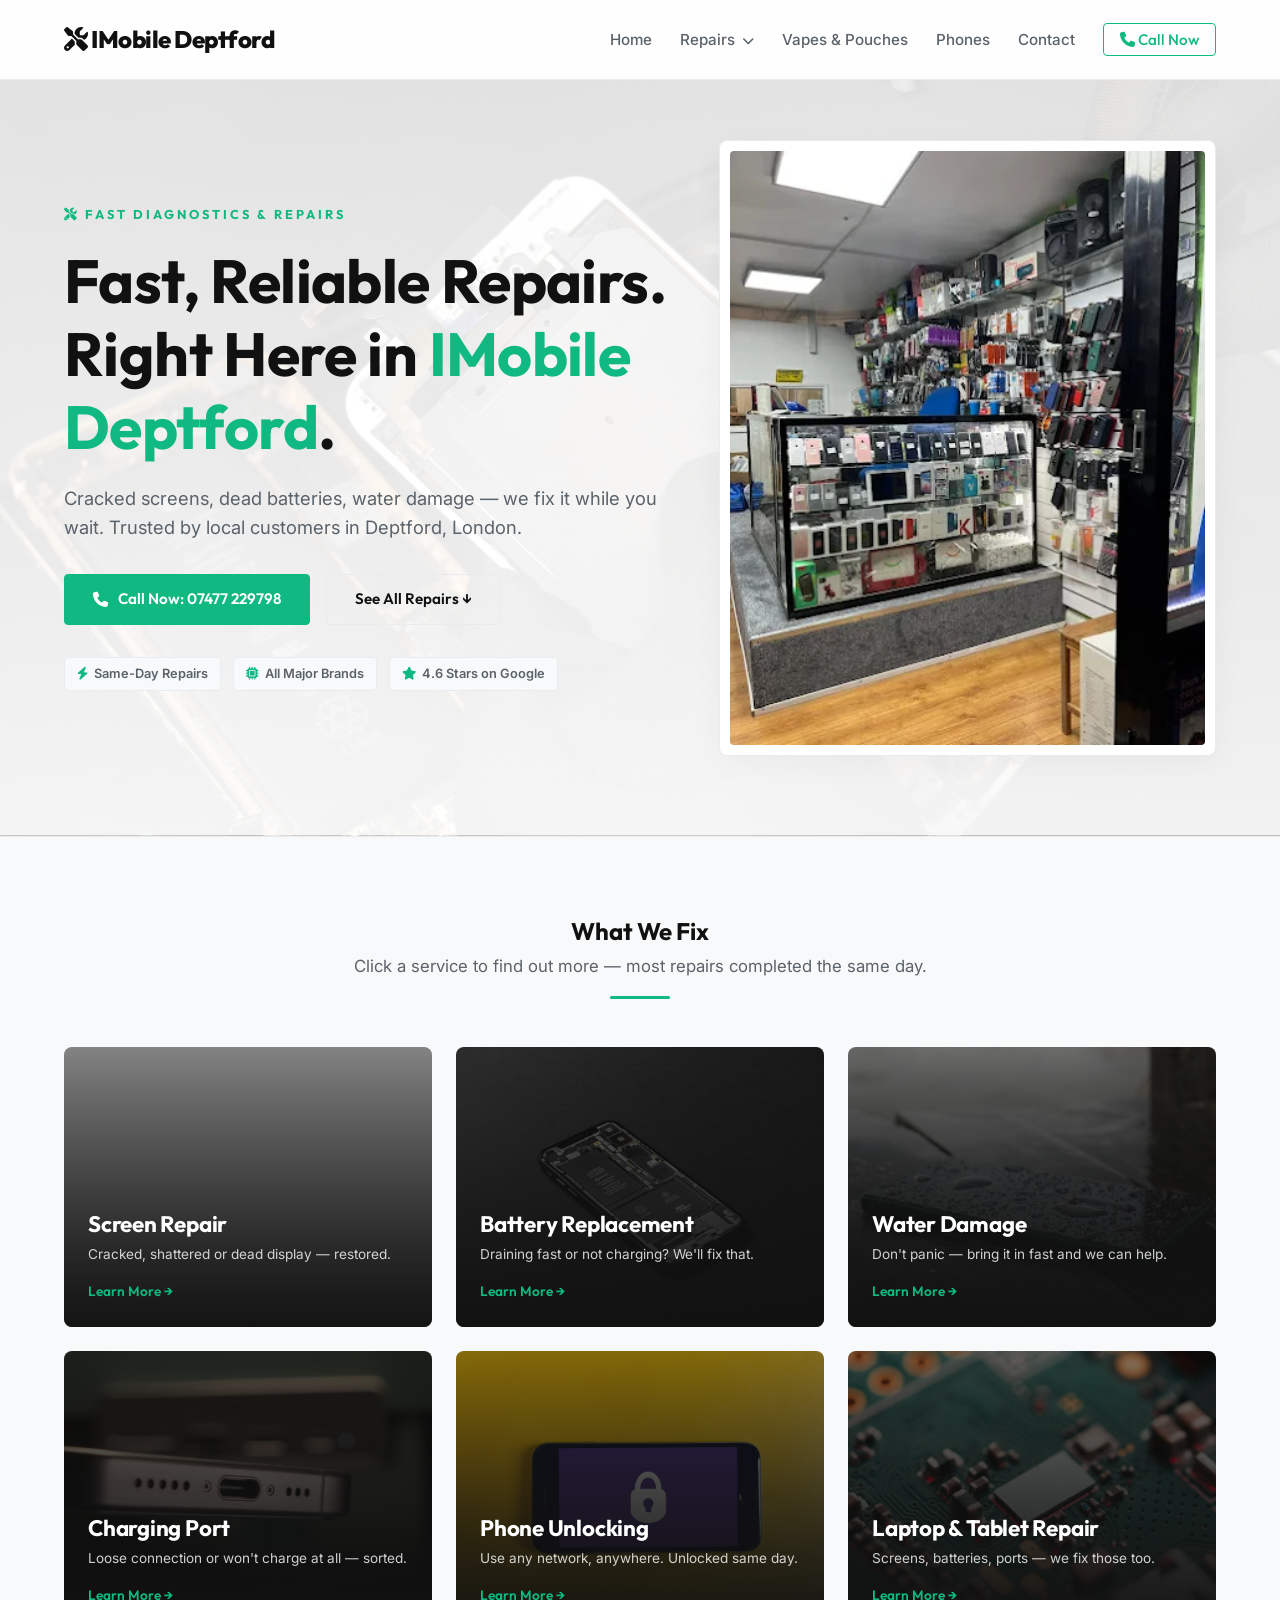
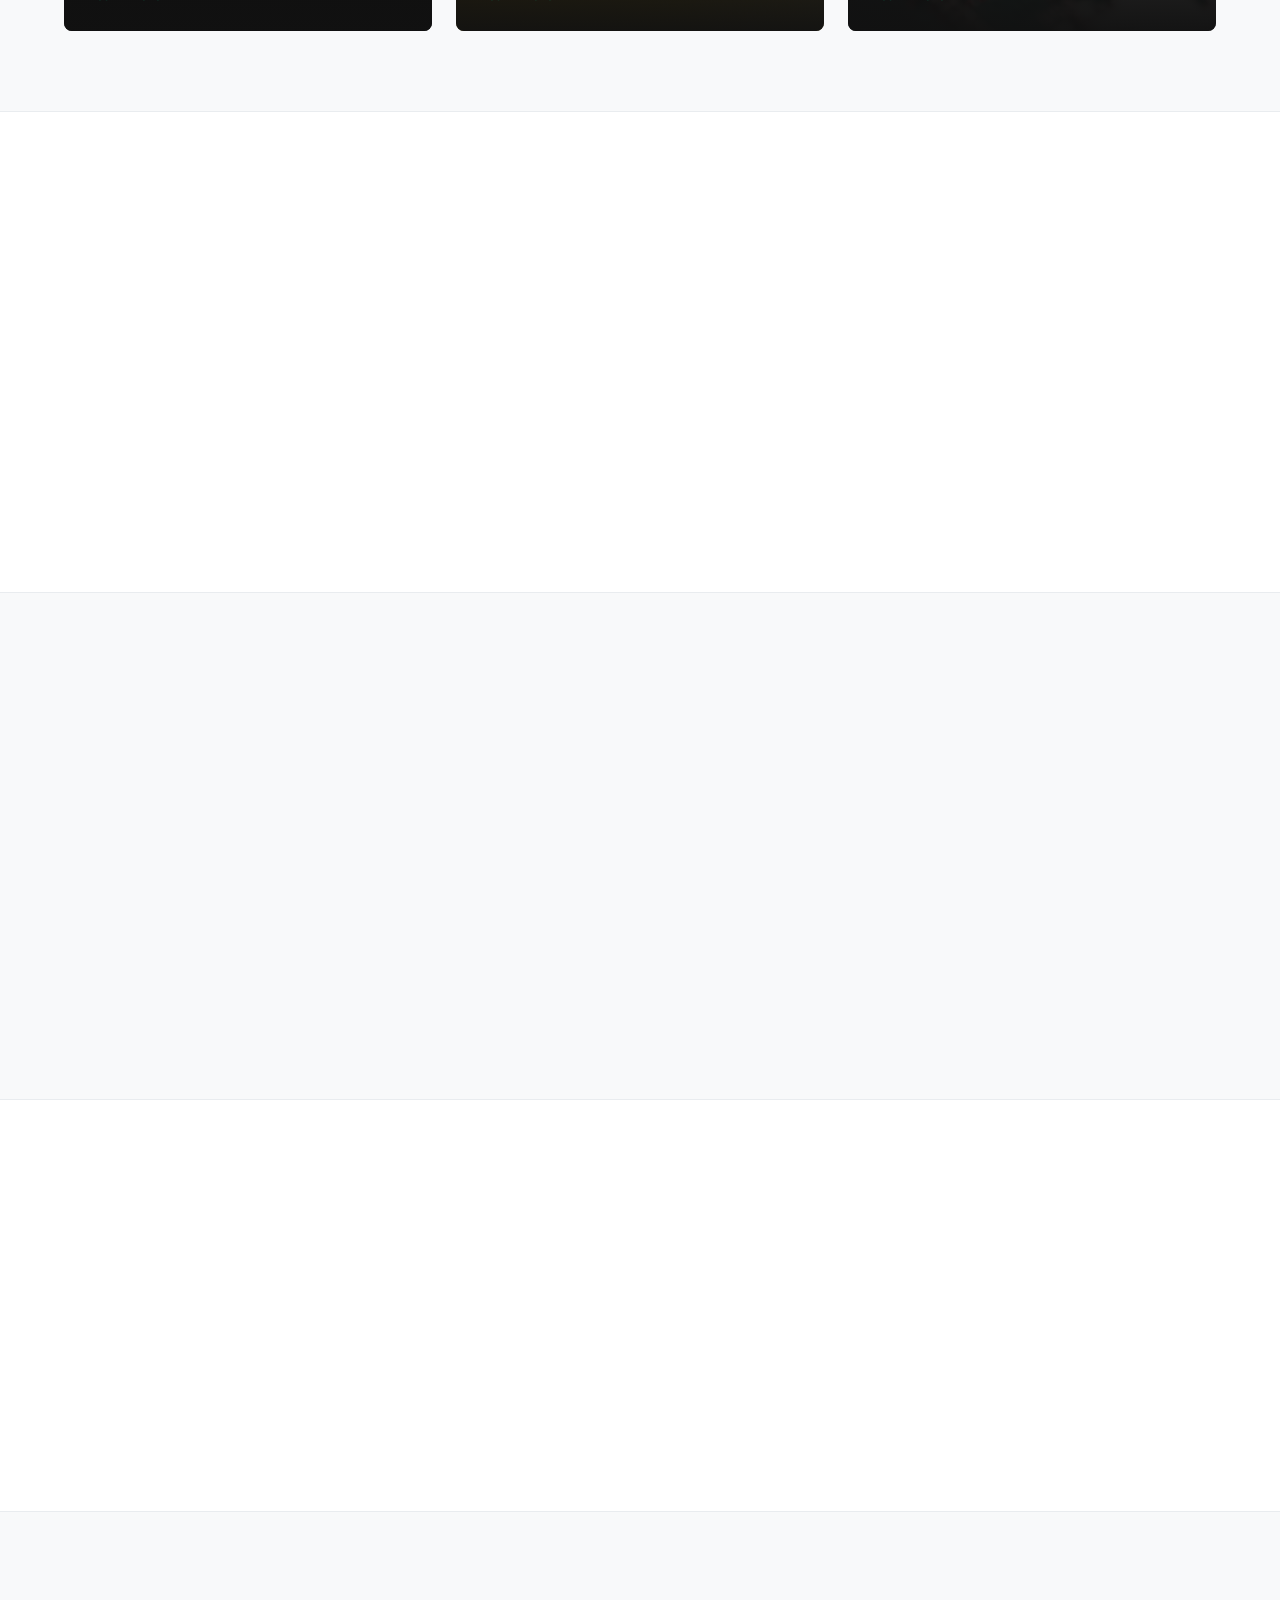
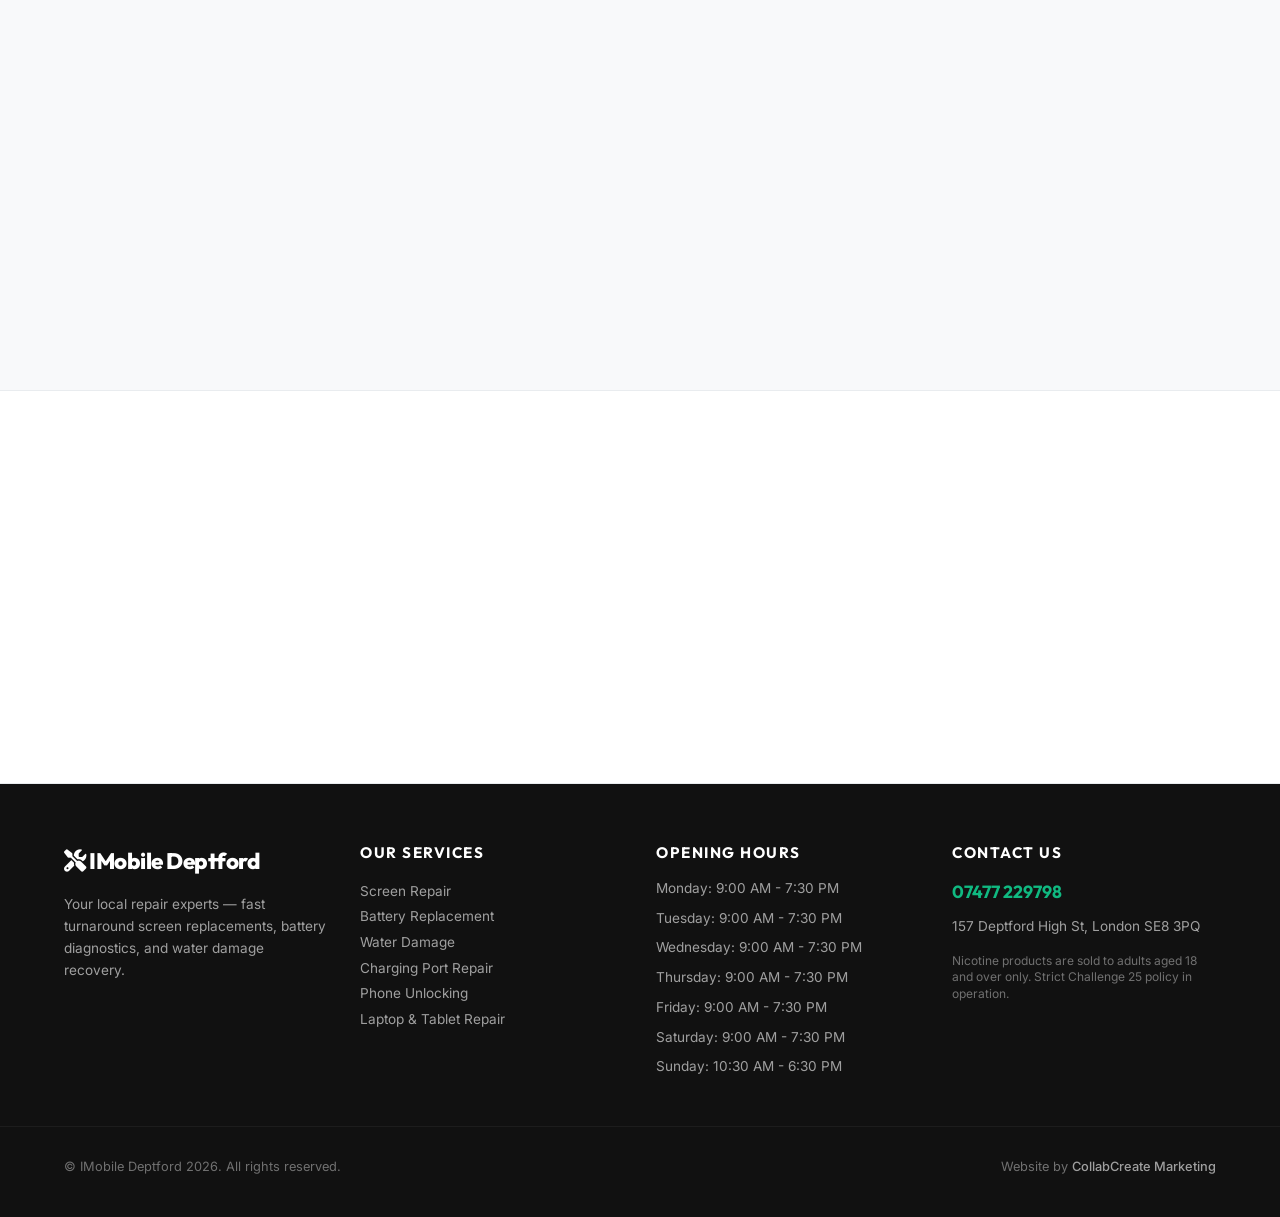
==== index.html @ 7453704c "Deploy premium responsive outreach site" ====
<!DOCTYPE html>
<html lang="en">
<head>
    <meta charset="UTF-8">
    <meta name="viewport" content="width=device-width, initial-scale=1.0">
    <title>Home | IMobile Deptford Deptford, London</title>
    <link rel="stylesheet" href="styles.css">
    <link href="https://fonts.googleapis.com/css2?family=Inter:wght@300;400;500;600;700&family=Outfit:wght@400;500;600;700;800&display=swap" rel="stylesheet">
    <link rel="stylesheet" href="https://cdnjs.cloudflare.com/ajax/libs/font-awesome/6.4.0/css/all.min.css">
    
    <!-- Open Graph Metadata -->
    <meta property="og:title" content="Home | IMobile Deptford Deptford, London">
    <meta property="og:description" content="Fast, premium screen repairs, battery replacements, water damage recovery, vapes, pouches, and refurbished phones in Deptford, London.">
    <meta property="og:image" content="https://mowleed2000.github.io/imobile-deptford/storefront.webp">
    <meta property="og:url" content="https://mowleed2000.github.io/imobile-deptford/index.html">
    <meta property="og:type" content="website">

    <!-- Microsoft Clarity Tracking Code -->
    <script type="text/javascript">
        (function(c,l,a,r,i,t,y){
            c[a]=c[a]||function(){(c[a].q=c[a].q||[]).push(arguments)};
            t=l.createElement(r);t.async=1;t.src="https://www.clarity.ms/tag/"+i;
            y=l.getElementsByTagName(r)[0];y.parentNode.insertBefore(t,y);
        })(window, document, "clarity", "script", "x1smlah9oa");
    </script>
</head>
<body>

    <nav class="navbar">
        <div class="container nav-container">
            <a href="index.html" class="logo"><i class="fa-solid fa-screwdriver-wrench"></i> IMobile Deptford</a>
            <ul class="nav-links" id="navLinks">
                <li><a href="index.html">Home</a></li>
                <li class="dropdown">
                    <a href="#" class="dropdown-trigger">Repairs <i class="fa-solid fa-chevron-down" style="font-size:0.75rem; margin-left:3px;"></i></a>
                    <ul class="dropdown-menu">
                        <li><a href="screen-repair.html">Screen Repair</a></li>
                        <li><a href="battery-replacement.html">Battery Replacement</a></li>
                        <li><a href="water-damage.html">Water Damage</a></li>
                        <li><a href="charging-port.html">Charging Port Repair</a></li>
                        <li><a href="phone-unlocking.html">Phone Unlocking</a></li>
                        <li><a href="laptop-tablet.html">Laptop &amp; Tablet Repair</a></li>
                    </ul>
                </li>
                <li><a href="vapes-pouches.html">Vapes &amp; Pouches</a></li>
                <li><a href="phones-in-store.html">Phones</a></li>
                <li><a href="contact.html">Contact</a></li>
                <li><a href="tel:07477229798" class="btn-nav-cta"><i class="fa-solid fa-phone"></i> Call Now</a></li>
            </ul>
            <div class="hamburger" id="hamburger"><i class="fa-solid fa-bars"></i></div>
        </div>
    </nav>

    <!-- Hero Section -->
    <section class="hero" style="background-image: linear-gradient(rgba(255, 255, 255, 0.85), rgba(255, 255, 255, 0.95)), url('repair-hero.jpg');">
        <div class="container hero-grid">
            <div class="hero-content reveal">
                <span class="eyebrow"><i class="fa-solid fa-screwdriver-wrench"></i> Fast Diagnostics &amp; Repairs</span>
                <h1>Fast, Reliable Repairs. <br>Right Here in <span class="primary-text">IMobile Deptford</span>.</h1>
                <p class="hero-tagline">Cracked screens, dead batteries, water damage — we fix it while you wait. Trusted by local customers in Deptford, London.</p>
                <div class="hero-btns">
                    <a href="tel:07477229798" class="btn btn-primary"><i class="fa-solid fa-phone"></i> Call Now: 07477 229798</a>
                    <a href="#services" class="btn btn-outline">See All Repairs &darr;</a>
                </div>
                <div class="walk-ins-tag">
                    <span class="badge"><i class="fa-solid fa-bolt"></i> Same-Day Repairs</span>
                    <span class="badge"><i class="fa-solid fa-microchip"></i> All Major Brands</span>
                    <span class="badge"><i class="fa-solid fa-star"></i> 4.6 Stars on Google</span>
                </div>
            </div>
            <div class="hero-image-wrapper reveal">
                <div class="hero-image-frame" onclick="openLightbox('storefront.webp', 'IMobile Deptford storefront in Deptford, London')">
                    <img src="storefront.webp" alt="IMobile Deptford Storefront" class="hero-image">
                    <div class="frame-overlay">
                        <i class="fa-solid fa-magnifying-glass-plus"></i>
                        <span>View Storefront</span>
                    </div>
                </div>
            </div>
        </div>
    </section>

    <!-- Services Section -->
    <section class="services" id="services">
        <div class="container">
            <div class="section-header text-center reveal">
                <h2>What We Fix</h2>
                <p class="subheading">Click a service to find out more — most repairs completed the same day.</p>
                <div class="accent-divider"></div>
            </div>
            <div class="services-grid reveal">
                <!-- Screen Repair -->
                <a href="screen-repair.html" class="service-card-link">
                    <div class="service-card" style="background-image: linear-gradient(rgba(17, 17, 17, 0.45), rgba(17, 17, 17, 0.75)), url('cracked-screen.jpg');">
                        <div class="card-content">
                            <h3>Screen Repair</h3>
                            <p>Cracked, shattered or dead display — restored.</p>
                            <span class="learn-more">Learn More &rarr;</span>
                        </div>
                    </div>
                </a>
                <!-- Battery Replacement -->
                <a href="battery-replacement.html" class="service-card-link">
                    <div class="service-card" style="background-image: linear-gradient(rgba(17, 17, 17, 0.45), rgba(17, 17, 17, 0.75)), url('battery-repair.jpg');">
                        <div class="card-content">
                            <h3>Battery Replacement</h3>
                            <p>Draining fast or not charging? We'll fix that.</p>
                            <span class="learn-more">Learn More &rarr;</span>
                        </div>
                    </div>
                </a>
                <!-- Water Damage -->
                <a href="water-damage.html" class="service-card-link">
                    <div class="service-card" style="background-image: linear-gradient(rgba(17, 17, 17, 0.45), rgba(17, 17, 17, 0.75)), url('water-damage.jpg');">
                        <div class="card-content">
                            <h3>Water Damage</h3>
                            <p>Don't panic — bring it in fast and we can help.</p>
                            <span class="learn-more">Learn More &rarr;</span>
                        </div>
                    </div>
                </a>
                <!-- Charging Port -->
                <a href="charging-port.html" class="service-card-link">
                    <div class="service-card" style="background-image: linear-gradient(rgba(17, 17, 17, 0.45), rgba(17, 17, 17, 0.75)), url('charging-port.jpg');">
                        <div class="card-content">
                            <h3>Charging Port</h3>
                            <p>Loose connection or won't charge at all — sorted.</p>
                            <span class="learn-more">Learn More &rarr;</span>
                        </div>
                    </div>
                </a>
                <!-- Phone Unlocking -->
                <a href="phone-unlocking.html" class="service-card-link">
                    <div class="service-card" style="background-image: linear-gradient(rgba(17, 17, 17, 0.45), rgba(17, 17, 17, 0.75)), url('unlock-phone.jpg');">
                        <div class="card-content">
                            <h3>Phone Unlocking</h3>
                            <p>Use any network, anywhere. Unlocked same day.</p>
                            <span class="learn-more">Learn More &rarr;</span>
                        </div>
                    </div>
                </a>
                <!-- Laptop & Tablet Repair -->
                <a href="laptop-tablet.html" class="service-card-link">
                    <div class="service-card" style="background-image: linear-gradient(rgba(17, 17, 17, 0.45), rgba(17, 17, 17, 0.75)), url('circuit-board.jpg');">
                        <div class="card-content">
                            <h3>Laptop &amp; Tablet Repair</h3>
                            <p>Screens, batteries, ports — we fix those too.</p>
                            <span class="learn-more">Learn More &rarr;</span>
                        </div>
                    </div>
                </a>
            </div>
        </div>
    </section>

    <!-- Why Us Section -->
    <section class="why-us">
        <div class="container">
            <div class="section-header text-center reveal">
                <h2>Why Customers Come Back to Us</h2>
                <div class="accent-divider"></div>
            </div>
            
            <div class="why-us-grid reveal">
                <div class="why-card">
                    <div class="why-icon"><i class="fa-solid fa-clock"></i></div>
                    <h3>Same-Day Service</h3>
                    <p>Most repairs are done within the hour. We know you can't be without your phone.</p>
                </div>
                <div class="why-card">
                    <div class="why-icon"><i class="fa-solid fa-gem"></i></div>
                    <h3>Quality Parts Only</h3>
                    <p>We use premium replacement parts on every repair — no cheap substitutes.</p>
                </div>
                <div class="why-card">
                    <div class="why-icon"><i class="fa-solid fa-circle-check"></i></div>
                    <h3>No Fix, No Fee</h3>
                    <p>We diagnose for free. If we can't fix it, you don't pay a penny.</p>
                </div>
            </div>
        </div>
    </section>

    <!-- Vapes Teaser -->
    <section class="vapes-teaser">
        <div class="container vapes-teaser-grid">
            <div class="vapes-teaser-content reveal">
                <span class="eyebrow" style="color: var(--primary); font-weight: 700; text-transform: uppercase; letter-spacing: 2px; font-size: 0.8rem; margin-bottom: 12px; display: block;">Vapes &amp; Nicotine Pouches</span>
                <h2>Premium Vapes &amp; Pouches</h2>
                <p>We stock all the major brands including Lost Mary, IVG, Elf, Nordic Spirit, Velo, Pablo, ZYN and more. Smoke-free alternatives and disposable vapes available in store.</p>
                <a href="vapes-pouches.html" class="btn btn-primary">Browse Products &rarr;</a>
                <p class="disclaimer-text">Nicotine products are strictly for adults aged 18+ only. Challenge 25 policy applies.</p>
            </div>
            <div class="vape-brand-anchors reveal">
                <img src="Lost Mary reuse.jpg" alt="Lost Mary" class="teaser-brand-img">
                <img src="IVG Reuse 1.jpg" alt="IVG" class="teaser-brand-img">
            </div>
        </div>
    </section>

    <!-- Refurbished Phones Teaser -->
    <section class="phones-teaser">
        <div class="container phones-teaser-grid">
            <div class="phone-anchors-grid reveal">
                <div class="phone-item-card"><img src="Iphone 17 pro max.webp" alt="iPhone"><span>iPhone</span></div>
                <div class="phone-item-card"><img src="Samsung s26 ultra.webp" alt="Samsung"><span>Samsung</span></div>
                <div class="phone-item-card"><img src="Google Pixel 10a.webp" alt="Pixel"><span>Pixel</span></div>
            </div>
            <div class="phones-teaser-content reveal">
                <span class="eyebrow" style="color: var(--primary); font-weight: 700; text-transform: uppercase; letter-spacing: 2px; font-size: 0.8rem; margin-bottom: 12px; display: block;">Buy Refurbished Handsets</span>
                <h2>Refurbished Phones In Store</h2>
                <p>Looking for a quality handset without the new price tag? We carry a rotating selection of second-hand smartphones — tested, cleaned, warrantied, and ready to use.</p>
                <a href="phones-in-store.html" class="btn btn-primary">Check Availability &rarr;</a>
            </div>
        </div>
    </section>

    <!-- Reviews Section -->
    <section class="reviews">
        <div class="container">
            <div class="section-header text-center reveal">
                <h2>Loved By The Community</h2>
                <p class="subheading">Direct reviews from our local Google Business Profile page.</p>
                <div class="accent-divider"></div>
            </div>
            <div class="reviews-grid reveal">
                
                <div class="review-card">
                    <p class="review-text">"We ordered phones and gadgets for our office and Syed not only delivered them very fast but he also gave us a great price. I would recommend 100%"</p>
                    <div class="review-author">
                        <span>— AP Consultancy</span>
                        <span class="stars">★★★★★</span>
                    </div>
                </div>
    
                <div class="review-card">
                    <p class="review-text">"Excellent service from them today! Sold my MacBook and had the bank transfer instantly! Really helpful inside !"</p>
                    <div class="review-author">
                        <span>— Becky Cooke</span>
                        <span class="stars">★★★★★</span>
                    </div>
                </div>
    
                <div class="review-card">
                    <p class="review-text">"I recently buy mobile phone here. Nice service at this shop"</p>
                    <div class="review-author">
                        <span>— Harshit Purohit 243</span>
                        <span class="stars">★★★★★</span>
                    </div>
                </div>
    
            </div>
        </div>
    </section>

    <!-- Final CTA -->
    <section class="final-cta text-center reveal" style="background-image: linear-gradient(rgba(17, 17, 17, 0.8), rgba(17, 17, 17, 0.9)), url('technician.jpg'); background-size: cover; background-position: center; color: #ffffff;">
        <div class="container">
            <h2>Ready to Get Your Device Repaired?</h2>
            <p>Visit our shop in Deptford, London or call ahead to check parts availability.</p>
            <a href="tel:07477229798" class="btn btn-primary btn-large"><i class="fa-solid fa-phone"></i> Call 07477 229798</a>
        </div>
    </section>

    <!-- Lightbox Modal -->
    <div id="lightboxModal" class="lightbox">
        <span class="lightbox-close" onclick="closeLightbox()">&times;</span>
        <img class="lightbox-content" id="lightboxImg">
        <div id="lightboxCaption" class="lightbox-caption"></div>
    </div>

    <footer class="footer">
        <div class="container footer-grid">
            <div class="footer-brand">
                <a href="index.html" class="footer-logo"><i class="fa-solid fa-screwdriver-wrench"></i> IMobile Deptford</a>
                <p style="margin-top: 15px; font-size: 0.85rem; line-height: 1.6; color: rgba(255, 255, 255, 0.6);">Your local repair experts — fast turnaround screen replacements, battery diagnostics, and water damage recovery.</p>
            </div>
            <div class="footer-links">
                <h4>Our Services</h4>
                <p><a href="screen-repair.html">Screen Repair</a></p>
                <p><a href="battery-replacement.html">Battery Replacement</a></p>
                <p><a href="water-damage.html">Water Damage</a></p>
                <p><a href="charging-port.html">Charging Port Repair</a></p>
                <p><a href="phone-unlocking.html">Phone Unlocking</a></p>
                <p><a href="laptop-tablet.html">Laptop &amp; Tablet Repair</a></p>
            </div>
            <div class="footer-hours">
                <h4>Opening Hours</h4>
                <ul>
                    <li>Monday: 9:00 AM - 7:30 PM</li><li>Tuesday: 9:00 AM - 7:30 PM</li><li>Wednesday: 9:00 AM - 7:30 PM</li><li>Thursday: 9:00 AM - 7:30 PM</li><li>Friday: 9:00 AM - 7:30 PM</li><li>Saturday: 9:00 AM - 7:30 PM</li><li>Sunday: 10:30 AM - 6:30 PM</li>
                </ul>
            </div>
            <div class="footer-contact">
                <h4>Contact Us</h4>
                <p class="phone-num"><a href="tel:07477229798">07477 229798</a></p>
                <p style="margin-top: 10px; font-size: 0.85rem; color: rgba(255, 255, 255, 0.6);">157 Deptford High St, London SE8 3PQ</p>
                <p style="margin-top: 15px; font-size: 0.75rem; color: rgba(255, 255, 255, 0.4); line-height: 1.4;">
                    Nicotine products are sold to adults aged 18 and over only. Strict Challenge 25 policy in operation.
                </p>
            </div>
        </div>
        <div class="footer-bottom">
            <div class="container" style="display: flex; justify-content: space-between; flex-wrap: wrap; gap: 10px; width: 100%;">
                <p>&copy; IMobile Deptford 2026. All rights reserved.</p>
                <p class="agency-credit">Website by <a href="https://collabcreate.co.uk" target="_blank">CollabCreate Marketing</a></p>
            </div>
        </div>
    </footer>
    <script src="script.js"></script>
</body>
</html>
---- styles.css ----
/* CCM Tech Repair Site Stylesheet */
:root {
    --bg-main: #ffffff;
    --bg-card: #ffffff;
    --bg-alternate: #f8f9fa;
    --text-main: #111111;
    --text-muted: #5a626a;
    --border-color: #e9ecef;
    --primary: #10b981;
    --primary-hover: #059669;
    --primary-glow: rgba(16, 185, 129, 0.15);
    --shadow: 0 8px 30px rgba(0, 0, 0, 0.04);
    --font-sans: 'Inter', sans-serif;
    --font-heading: 'Outfit', sans-serif;
    --nav-height: 80px;
}

/* Global Reset */
* {
    margin: 0;
    padding: 0;
    box-sizing: border-box;
}

html, body {
    width: 100%;
    overflow-x: hidden;
    background-color: var(--bg-main);
    color: var(--text-main);
    font-family: var(--font-sans);
    line-height: 1.6;
    scroll-behavior: smooth;
}

/* Layout Utilities */
.container {
    max-width: 1200px;
    margin: 0 auto;
    padding: 0 24px;
    width: 100%;
}

.text-center {
    text-align: center;
}

.primary-text {
    color: var(--primary);
}

.accent-divider {
    width: 60px;
    height: 3px;
    background-color: var(--primary);
    margin: 16px auto 0;
    border-radius: 2px;
}

.section-subtitle {
    display: inline-block;
    font-family: var(--font-heading);
    font-size: 0.8rem;
    font-weight: 700;
    text-transform: uppercase;
    letter-spacing: 3px;
    color: var(--primary);
    margin-bottom: 12px;
}

/* Typography */
h1, h2, h3, h4 {
    font-family: var(--font-heading);
    font-weight: 700;
    letter-spacing: -0.01em;
    line-height: 1.2;
}

/* Scroll Animations */
.reveal {
    opacity: 0;
    transform: translateY(30px);
    transition: all 0.8s cubic-bezier(0.16, 1, 0.3, 1);
}

.reveal.active {
    opacity: 1;
    transform: translateY(0);
}

/* Buttons */
.btn {
    display: inline-flex;
    align-items: center;
    justify-content: center;
    gap: 10px;
    padding: 12px 28px;
    font-family: var(--font-heading);
    font-size: 0.95rem;
    font-weight: 600;
    text-decoration: none;
    border-radius: 4px;
    transition: all 0.3s ease;
    cursor: pointer;
    border: none;
}

.btn-primary {
    background-color: var(--primary);
    color: #ffffff;
    border: 1px solid var(--primary);
}

.btn-primary:hover {
    background-color: var(--primary-hover);
    border-color: var(--primary-hover);
    transform: translateY(-2px);
    box-shadow: 0 8px 20px var(--primary-glow);
}

.btn-outline {
    background-color: transparent;
    color: var(--text-main);
    border: 1px solid var(--border-color);
}

.btn-outline:hover {
    background-color: var(--bg-alternate);
    border-color: var(--primary);
    color: var(--primary);
    transform: translateY(-2px);
}

/* Navigation Bar */
.navbar {
    position: fixed;
    top: 0;
    left: 0;
    width: 100%;
    height: var(--nav-height);
    background-color: rgba(255, 255, 255, 0.95);
    backdrop-filter: blur(8px);
    -webkit-backdrop-filter: blur(8px);
    border-bottom: 1px solid var(--border-color);
    z-index: 1000;
    display: flex;
    align-items: center;
}

.nav-container {
    display: flex;
    justify-content: space-between;
    align-items: center;
}

.logo {
    font-family: var(--font-heading);
    font-size: 1.5rem;
    font-weight: 800;
    color: var(--text-main);
    text-decoration: none;
    letter-spacing: -0.5px;
}

.nav-links {
    display: flex;
    align-items: center;
    list-style: none;
    gap: 28px;
}

.nav-links a {
    color: var(--text-muted);
    text-decoration: none;
    font-size: 0.95rem;
    font-weight: 500;
    transition: color 0.3s ease;
}

.nav-links a:hover {
    color: var(--text-main);
}

.btn-nav-cta {
    background-color: transparent;
    color: var(--primary) !important;
    border: 1px solid var(--primary);
    padding: 6px 16px;
    border-radius: 4px;
    font-family: var(--font-heading);
    font-size: 0.85rem;
    font-weight: 600;
    transition: all 0.3s ease;
}

.btn-nav-cta:hover {
    background-color: var(--primary);
    color: #ffffff !important;
}

.hamburger {
    display: none;
    color: var(--text-main);
    font-size: 1.4rem;
    cursor: pointer;
}

/* Dropdown Menu */
.dropdown {
    position: relative;
}

.dropdown-menu {
    display: none;
    position: absolute;
    top: 100%;
    left: 0;
    background-color: var(--bg-card);
    border: 1px solid var(--border-color);
    box-shadow: var(--shadow);
    list-style: none;
    min-width: 220px;
    border-radius: 4px;
    padding: 10px 0;
    z-index: 100;
}

.dropdown-menu li a {
    display: block;
    padding: 10px 20px;
    color: var(--text-main);
    font-size: 0.9rem;
    text-transform: none;
    letter-spacing: normal;
}

.dropdown-menu li a:hover {
    background-color: var(--bg-alternate);
    color: var(--primary);
}

.dropdown:hover .dropdown-menu {
    display: block;
}

/* Hero Section */
.hero {
    padding: calc(var(--nav-height) + 60px) 0 80px;
    background-size: cover;
    background-position: center;
    position: relative;
}

.hero-grid {
    display: grid;
    grid-template-columns: 1.1fr 0.9fr;
    gap: 48px;
    align-items: center;
}

.hero-content .eyebrow {
    font-family: var(--font-heading);
    color: var(--primary);
    font-size: 0.8rem;
    font-weight: 700;
    text-transform: uppercase;
    letter-spacing: 3px;
    margin-bottom: 20px;
    display: block;
}

.hero h1 {
    font-size: 3.8rem;
    margin-bottom: 20px;
    color: var(--text-main);
}

.hero-tagline {
    font-size: 1.15rem;
    color: var(--text-muted);
    margin-bottom: 32px;
}

.hero-btns {
    display: flex;
    gap: 16px;
    margin-bottom: 32px;
}

.walk-ins-tag {
    display: flex;
    flex-wrap: wrap;
    gap: 12px;
}

.badge {
    display: inline-flex;
    align-items: center;
    gap: 6px;
    background-color: var(--bg-alternate);
    border: 1px solid var(--border-color);
    color: var(--text-muted);
    padding: 6px 12px;
    border-radius: 4px;
    font-size: 0.8rem;
    font-weight: 600;
}

.badge i {
    color: var(--primary);
}

.hero-image-wrapper {
    position: relative;
    width: 100%;
}

.hero-image-frame {
    position: relative;
    border: 1px solid var(--border-color);
    padding: 10px;
    border-radius: 8px;
    background-color: var(--bg-card);
    box-shadow: var(--shadow);
    cursor: pointer;
    overflow: hidden;
}

.hero-image {
    width: 100%;
    border-radius: 4px;
    display: block;
    object-fit: cover;
    aspect-ratio: 4/5;
    transition: transform 0.5s ease;
}

.hero-image-frame:hover .hero-image {
    transform: scale(1.02);
}

.frame-overlay {
    position: absolute;
    top: 10px;
    left: 10px;
    right: 10px;
    bottom: 10px;
    background-color: rgba(17, 17, 17, 0.85);
    display: flex;
    flex-direction: column;
    align-items: center;
    justify-content: center;
    gap: 10px;
    color: #ffffff;
    opacity: 0;
    transition: opacity 0.3s ease;
    border-radius: 4px;
}

.hero-image-frame:hover .frame-overlay {
    opacity: 1;
}

.frame-overlay i {
    font-size: 1.8rem;
    color: var(--primary);
}

.frame-overlay span {
    font-family: var(--font-heading);
    font-size: 0.8rem;
    font-weight: 600;
    text-transform: uppercase;
    letter-spacing: 1.5px;
}

/* Services Grid on Home */
.services {
    padding: 80px 0;
    background-color: var(--bg-alternate);
    border-top: 1px solid var(--border-color);
    border-bottom: 1px solid var(--border-color);
}

.services .section-header {
    margin-bottom: 48px;
}

.services .subheading {
    color: var(--text-muted);
    font-size: 1.05rem;
    margin-top: 8px;
}

.services-grid {
    display: grid;
    grid-template-columns: repeat(3, 1fr);
    gap: 24px;
}

.service-card-link {
    text-decoration: none;
}

.service-card {
    height: 280px;
    border-radius: 8px;
    background-size: cover;
    background-position: center;
    position: relative;
    overflow: hidden;
    display: flex;
    align-items: flex-end;
    transition: transform 0.3s ease, box-shadow 0.3s ease;
}

.service-card::after {
    content: '';
    position: absolute;
    top: 0;
    left: 0;
    width: 100%;
    height: 100%;
    background: linear-gradient(to top, rgba(17, 17, 17, 0.95) 0%, rgba(17, 17, 17, 0.4) 60%, rgba(17, 17, 17, 0.1) 100%);
    z-index: 1;
    transition: background 0.3s ease;
}

.service-card:hover {
    transform: translateY(-4px);
    box-shadow: 0 12px 30px rgba(0, 0, 0, 0.15);
}

.service-card:hover::after {
    background: linear-gradient(to top, rgba(17, 17, 17, 0.98) 0%, rgba(17, 17, 17, 0.5) 60%, rgba(17, 17, 17, 0.2) 100%);
}

.card-content {
    padding: 24px;
    color: #ffffff;
    width: 100%;
    z-index: 2;
}

.service-card h3 {
    font-size: 1.4rem;
    margin-bottom: 6px;
    color: #ffffff;
}

.service-card p {
    font-size: 0.85rem;
    color: rgba(255, 255, 255, 0.8);
    margin-bottom: 12px;
}

.learn-more {
    font-family: var(--font-heading);
    font-size: 0.85rem;
    font-weight: 600;
    color: var(--primary);
}

/* Why Us Section */
.why-us {
    padding: 80px 0;
}

.why-us-grid {
    display: grid;
    grid-template-columns: repeat(3, 1fr);
    gap: 32px;
    margin-top: 48px;
}

.why-card {
    background-color: var(--bg-card);
    border: 1px solid var(--border-color);
    border-radius: 8px;
    padding: 32px;
    box-shadow: var(--shadow);
}

.why-icon {
    font-size: 2.2rem;
    color: var(--primary);
    margin-bottom: 20px;
}

.why-card h3 {
    font-size: 1.25rem;
    margin-bottom: 12px;
}

.why-card p {
    color: var(--text-muted);
    font-size: 0.9rem;
}

/* Vapes Teaser */
.vapes-teaser {
    padding: 80px 0;
    background-color: var(--bg-alternate);
    border-top: 1px solid var(--border-color);
    border-bottom: 1px solid var(--border-color);
}

.vapes-teaser-grid {
    display: grid;
    grid-template-columns: 1.1fr 0.9fr;
    gap: 48px;
    align-items: center;
}

.vapes-teaser-content h2 {
    font-size: 2.5rem;
    margin-bottom: 16px;
}

.vapes-teaser-content p {
    color: var(--text-muted);
    margin-bottom: 24px;
    font-size: 1.05rem;
}

.disclaimer-text {
    font-size: 0.75rem;
    color: var(--text-muted);
    margin-top: 16px;
}

.vape-brand-anchors {
    display: flex;
    justify-content: center;
    gap: 20px;
}

.teaser-brand-img {
    width: 45%;
    max-width: 180px;
    border-radius: 8px;
    border: 1px solid var(--border-color);
    box-shadow: var(--shadow);
}

/* Phones Teaser */
.phones-teaser {
    padding: 80px 0;
}

.phones-teaser-grid {
    display: grid;
    grid-template-columns: 1fr 1fr;
    gap: 48px;
    align-items: center;
}

.phones-teaser-content h2 {
    font-size: 2.5rem;
    margin-bottom: 16px;
}

.phones-teaser-content p {
    color: var(--text-muted);
    margin-bottom: 24px;
    font-size: 1.05rem;
}

.phone-anchors-grid {
    display: grid;
    grid-template-columns: repeat(3, 1fr);
    gap: 16px;
}

.phone-item-card {
    text-align: center;
    background-color: var(--bg-alternate);
    border: 1px solid var(--border-color);
    padding: 16px;
    border-radius: 8px;
}

.phone-item-card img {
    width: 100%;
    height: auto;
    max-height: 120px;
    object-fit: contain;
    margin-bottom: 10px;
}

.phone-item-card span {
    font-family: var(--font-heading);
    font-size: 0.8rem;
    font-weight: 600;
}

/* Reviews on Home */
.reviews {
    padding: 80px 0;
    background-color: var(--bg-alternate);
    border-top: 1px solid var(--border-color);
    border-bottom: 1px solid var(--border-color);
}

.reviews-grid {
    display: grid;
    grid-template-columns: repeat(3, 1fr);
    gap: 24px;
    margin-top: 40px;
}

.review-card {
    background-color: var(--bg-card);
    border: 1px solid var(--border-color);
    padding: 32px;
    border-radius: 6px;
    box-shadow: var(--shadow);
    display: flex;
    flex-direction: column;
    justify-content: space-between;
}

.review-card .review-text {
    font-style: italic;
    font-size: 0.95rem;
    color: var(--text-muted);
    margin-bottom: 20px;
}

.review-author {
    font-family: var(--font-heading);
    font-weight: 600;
    font-size: 0.85rem;
    display: flex;
    justify-content: space-between;
    align-items: center;
}

.stars {
    color: #ffb400;
    font-size: 0.8rem;
}

/* Final CTA */
.final-cta {
    padding: 100px 0;
    background-size: cover;
    background-position: center;
    color: #ffffff;
}

.final-cta h2 {
    font-size: 3rem;
    margin-bottom: 16px;
    color: #ffffff;
}

.final-cta p {
    font-size: 1.15rem;
    color: rgba(255, 255, 255, 0.85);
    margin-bottom: 30px;
}

.btn-large {
    padding: 14px 40px;
    font-size: 1.1rem;
}

/* Service Page Styling */
.service-hero {
    padding: 120px 0 80px;
    background-size: cover;
    background-position: center;
    color: #ffffff;
}

.service-hero h1 {
    font-size: 3.5rem;
    color: #ffffff;
    margin-bottom: 16px;
}

.service-hero p {
    font-size: 1.2rem;
    color: rgba(255, 255, 255, 0.85);
    margin-bottom: 28px;
}

.details-grid {
    display: grid;
    grid-template-columns: 1.05fr 0.95fr;
    gap: 64px;
    align-items: center;
}

.service-details {
    padding: 80px 0;
}

.details-text h2 {
    font-size: 2.2rem;
    margin-bottom: 20px;
}

.details-text p {
    color: var(--text-muted);
    font-size: 1.05rem;
    margin-bottom: 24px;
}

.symptoms-box {
    background-color: var(--bg-alternate);
    border: 1px solid var(--border-color);
    padding: 24px;
    border-radius: 6px;
}

.symptoms-box h3 {
    font-size: 1.15rem;
    margin-bottom: 16px;
}

.symptoms-list {
    list-style: none;
    display: flex;
    flex-direction: column;
    gap: 12px;
}

.symptoms-list li {
    font-size: 0.95rem;
    color: var(--text-muted);
    display: flex;
    align-items: center;
    gap: 10px;
}

.symptoms-list li i {
    color: var(--primary);
}

.in-process-img {
    width: 100%;
    border-radius: 8px;
    border: 1px solid var(--border-color);
    box-shadow: var(--shadow);
}

.service-gallery {
    padding: 60px 0;
    background-color: var(--bg-alternate);
    border-top: 1px solid var(--border-color);
    border-bottom: 1px solid var(--border-color);
}

.gallery-row {
    display: grid;
    grid-template-columns: repeat(auto-fit, minmax(250px, 1fr));
    gap: 20px;
    margin-top: 40px;
}

.gallery-item-wrapper {
    background-color: var(--bg-card);
    border: 1px solid var(--border-color);
    border-radius: 6px;
    padding: 8px;
    cursor: pointer;
    text-align: center;
    box-shadow: var(--shadow);
}

.gallery-item-wrapper img {
    width: 100%;
    height: 180px;
    object-fit: cover;
    border-radius: 4px;
    margin-bottom: 8px;
}

.gallery-item-wrapper span {
    font-family: var(--font-heading);
    font-size: 0.85rem;
    font-weight: 600;
}

/* Battery gallery containment (Checklist Issue 6) */
.battery-gallery .gallery-item-wrapper img {
    object-fit: contain !important;
    background-color: var(--bg-alternate);
}

.service-cta {
    padding: 80px 0;
}

.service-cta h2 {
    font-size: 2.2rem;
    margin-bottom: 12px;
}

.service-cta p {
    color: var(--text-muted);
    margin-bottom: 24px;
}

.related-services {
    padding: 80px 0;
    background-color: var(--bg-alternate);
    border-top: 1px solid var(--border-color);
}

.related-grid {
    display: grid;
    grid-template-columns: repeat(3, 1fr);
    gap: 24px;
    margin-top: 40px;
}

.related-card {
    background-color: var(--bg-card);
    border: 1px solid var(--border-color);
    padding: 28px;
    border-radius: 6px;
    box-shadow: var(--shadow);
}

.related-card h3 {
    font-size: 1.2rem;
    margin-bottom: 10px;
}

.related-card p {
    font-size: 0.85rem;
    color: var(--text-muted);
    margin-bottom: 16px;
}

/* Page Hero Template */
.page-hero {
    padding: calc(var(--nav-height) + 40px) 0 40px;
    border-bottom: 1px solid var(--border-color);
    background-color: var(--bg-alternate);
}

.page-hero h1 {
    font-size: 3rem;
    margin-bottom: 8px;
}

.page-hero p {
    font-size: 1.1rem;
    color: var(--text-muted);
}

/* Vapes Page Specific */
.pouches-section, .vapes-section {
    padding: 80px 0;
}

.pouches-section {
    border-bottom: 1px solid var(--border-color);
}

.pouches-grid {
    display: grid;
    grid-template-columns: repeat(5, 1fr);
    gap: 20px;
    margin-top: 48px;
}

.vapes-grid-two {
    display: grid;
    grid-template-columns: repeat(2, 1fr);
    gap: 24px;
    max-width: 600px;
    margin: 48px auto 0;
}

.brand-card, .brand-card-two {
    background-color: var(--bg-card);
    border: 1px solid var(--border-color);
    padding: 16px;
    border-radius: 8px;
    text-align: center;
    box-shadow: var(--shadow);
}

.brand-card img, .brand-card-two img {
    width: 100%;
    height: 140px;
    object-fit: contain;
    margin-bottom: 12px;
}

.brand-card h3, .brand-card-two h3 {
    font-size: 1rem;
    font-family: var(--font-heading);
    font-weight: 700;
}

.vapes-cta, .phones-cta, .contact-cta {
    padding: 60px 0;
    background-color: var(--bg-alternate);
    border-top: 1px solid var(--border-color);
    border-bottom: 1px solid var(--border-color);
}

/* Refurbished Phones Page */
.phones-section {
    padding: 80px 0;
}

.intro-paragraph {
    max-width: 700px;
    margin: 0 auto 48px;
    font-size: 1.05rem;
    color: var(--text-muted);
}

.phones-grid {
    display: grid;
    grid-template-columns: repeat(3, 1fr);
    gap: 24px;
}

.phone-product-card {
    background-color: var(--bg-card);
    border: 1px solid var(--border-color);
    padding: 24px;
    border-radius: 8px;
    text-align: center;
    box-shadow: var(--shadow);
}

.phone-product-card img {
    width: 100%;
    height: 180px;
    object-fit: contain;
    margin-bottom: 16px;
}

.phone-product-card h3 {
    font-size: 1.15rem;
    margin-bottom: 8px;
}

.avail-badge {
    display: inline-block;
    font-family: var(--font-heading);
    font-size: 0.75rem;
    font-weight: 700;
    color: var(--primary);
    background-color: var(--primary-glow);
    padding: 4px 12px;
    border-radius: 20px;
}

/* Contact Page Specific */
.contact-details-section {
    padding: 80px 0;
}

.contact-grid-page {
    display: grid;
    grid-template-columns: 1fr 1fr;
    gap: 64px;
    align-items: center;
}

.contact-left-info h2 {
    font-size: 2.5rem;
    margin-bottom: 12px;
}

.phone-large {
    font-family: var(--font-heading);
    font-size: 1.6rem;
    font-weight: 700;
    margin-bottom: 30px;
}

.phone-large a {
    color: var(--primary);
    text-decoration: none;
}

.hours-box h3 {
    font-size: 1.15rem;
    margin-bottom: 16px;
}

.contact-hours-table {
    width: 100%;
    border-collapse: collapse;
}

.contact-hours-table tr {
    border-bottom: 1px solid var(--border-color);
}

.contact-hours-table tr:last-child {
    border-bottom: none;
}

.contact-hours-table td {
    padding: 10px 0;
    font-size: 0.95rem;
    color: var(--text-muted);
}

.contact-hours-table td:last-child {
    text-align: right;
    font-weight: 600;
    color: var(--text-main);
}

.exterior-img-container {
    width: 100%;
}

.exterior-img-style {
    width: 100%;
    max-height: 400px;
    object-fit: contain;
    border-radius: 8px;
    border: 1px solid var(--border-color);
    box-shadow: var(--shadow);
    margin: 0 auto;
    display: block;
}

.map-section {
    padding: 60px 0;
    background-color: var(--bg-alternate);
    border-top: 1px solid var(--border-color);
    border-bottom: 1px solid var(--border-color);
}

.contact-map-wrapper iframe {
    display: block;
    box-shadow: var(--shadow);
    border: 1px solid var(--border-color) !important;
    margin-top: 40px;
}

/* Footer Styling */
.footer {
    padding: 60px 0 40px;
    background-color: #111111;
    color: #ffffff;
    border-top: 1px solid var(--border-color);
}

.footer-grid {
    display: grid;
    grid-template-columns: repeat(4, 1fr);
    gap: 32px;
}

.footer-brand p {
    font-size: 0.85rem;
    color: rgba(255, 255, 255, 0.6);
    margin-top: 12px;
}

.footer-logo {
    font-family: var(--font-heading);
    font-size: 1.4rem;
    font-weight: 800;
    color: #ffffff;
    text-decoration: none;
    letter-spacing: -0.5px;
}

.footer-logo .primary-text {
    color: var(--primary);
}

.footer-links h4, .footer-hours h4, .footer-contact h4 {
    font-size: 0.95rem;
    font-family: var(--font-heading);
    text-transform: uppercase;
    letter-spacing: 1.5px;
    color: #ffffff;
    margin-bottom: 16px;
}

.footer-links p a {
    color: rgba(255, 255, 255, 0.6);
    text-decoration: none;
    font-size: 0.85rem;
    transition: color 0.3s ease;
}

.footer-links p a:hover {
    color: var(--primary);
}

.footer-hours ul {
    list-style: none;
    display: flex;
    flex-direction: column;
    gap: 8px;
    font-size: 0.85rem;
    color: rgba(255, 255, 255, 0.6);
}

.footer-contact p {
    font-size: 0.85rem;
    color: rgba(255, 255, 255, 0.6);
    margin-bottom: 6px;
}

.footer-contact p.phone-num a {
    font-family: var(--font-heading);
    font-weight: 700;
    color: var(--primary);
    font-size: 1.1rem;
    text-decoration: none;
}

.footer-bottom {
    display: flex;
    justify-content: space-between;
    align-items: center;
    border-top: 1px solid rgba(255, 255, 255, 0.05);
    padding-top: 30px;
    margin-top: 48px;
    color: rgba(255, 255, 255, 0.4);
    font-size: 0.8rem;
    flex-wrap: wrap;
    gap: 16px;
}

.agency-credit a {
    color: rgba(255, 255, 255, 0.6);
    text-decoration: none;
    font-weight: 500;
}

.agency-credit a:hover {
    color: var(--primary);
}

/* Lightbox Modal */
.lightbox {
    display: none;
    position: fixed;
    z-index: 2000;
    left: 0;
    top: 0;
    width: 100%;
    height: 100%;
    background-color: rgba(17, 17, 17, 0.95);
    align-items: center;
    justify-content: center;
    flex-direction: column;
}

.lightbox.active {
    display: flex;
    width: 100% !important;
}

.lightbox-content {
    margin: auto;
    display: block;
    max-width: 90%;
    max-height: 80vh;
    border-radius: 8px;
    border: 1px solid var(--border-color);
}

.lightbox-caption {
    margin: 15px auto;
    width: 80%;
    text-align: center;
    color: var(--primary);
    font-family: var(--font-heading);
    font-weight: 600;
    font-size: 1.2rem;
}

.lightbox-close {
    position: absolute;
    top: 24px;
    right: 32px;
    color: #ffffff;
    font-size: 2.5rem;
    font-weight: bold;
    cursor: pointer;
}

.lightbox-close:hover {
    color: var(--primary);
}

/* Responsive Rules (Mobile Optimization Checklist - Issue 3, 5) */
@media (max-width: 992px) {
    h1 { font-size: 2.8rem !important; }
    h2 { font-size: 1.8rem !important; }
    .hero-grid { grid-template-columns: 1fr; text-align: center; }
    .hero-btns { justify-content: center; }
    .walk-ins-tag { justify-content: center; }
    .hero-image-wrapper { max-width: 450px; margin: 0 auto; }
    .services-grid { grid-template-columns: repeat(2, 1fr); }
    .why-us-grid { grid-template-columns: 1fr; gap: 20px; }
    .vapes-teaser-grid, .phones-teaser-grid, .contact-grid-page, .details-grid { grid-template-columns: 1fr; text-align: center; }
    .vape-brand-anchors { justify-content: center; }
    .phone-anchors-grid { max-width: 500px; margin: 0 auto; }
    .reviews-grid, .related-grid, .phones-grid { grid-template-columns: 1fr; }
    .footer-grid { grid-template-columns: repeat(2, 1fr); }
    .pouches-grid { grid-template-columns: repeat(3, 1fr); }
    .exterior-img-style { max-height: 300px; }
}

@media (max-width: 768px) {
    .service-hero h1 { font-size: 2.2rem !important; }
    .page-hero h1 { font-size: 2.2rem !important; }
    .container { padding: 0 20px !important; }
    .hamburger { display: block; }
    .nav-links {
        display: none;
        flex-direction: column;
        position: absolute;
        top: var(--nav-height);
        left: 0;
        right: 0;
        width: 100% !important;
        box-sizing: border-box;
        background-color: rgba(255, 255, 255, 0.98);
        border-bottom: 1px solid var(--border-color);
        padding: 30px;
        gap: 20px;
        align-items: center;
        box-shadow: var(--shadow);
    }
    .nav-links.active { display: flex; }
    .dropdown-menu { 
        position: static; 
        box-shadow: none; 
        border: none; 
        text-align: center; 
        display: none; 
        padding: 10px 0; 
        width: 100%;
        background-color: var(--bg-alternate);
        border-radius: 6px;
    }
    .dropdown-menu.active {
        display: block !important;
    }
    .dropdown:hover .dropdown-menu { display: none; } /* disable hover on mobile */
    .dropdown.active .dropdown-menu { display: block; }
    .footer-grid { grid-template-columns: 1fr; text-align: center; }
    .footer-hours ul { align-items: center; }
    .footer-bottom { flex-direction: column; text-align: center; }
    .pouches-grid { grid-template-columns: repeat(2, 1fr); }
    
    /* Phone Unlocking Hero Position Adjust (Checklist Issue 4) */
    .phone-unlock-hero {
        background-position: center 25% !important;
    }
    
    /* Expand buttons on mobile */
    .btn {
        width: 100%;
    }
    .hero-btns {
        flex-direction: column;
        align-items: center;
        width: 100%;
    }
    .hero-btns .btn {
        width: 100%;
        max-width: 350px;
    }
}
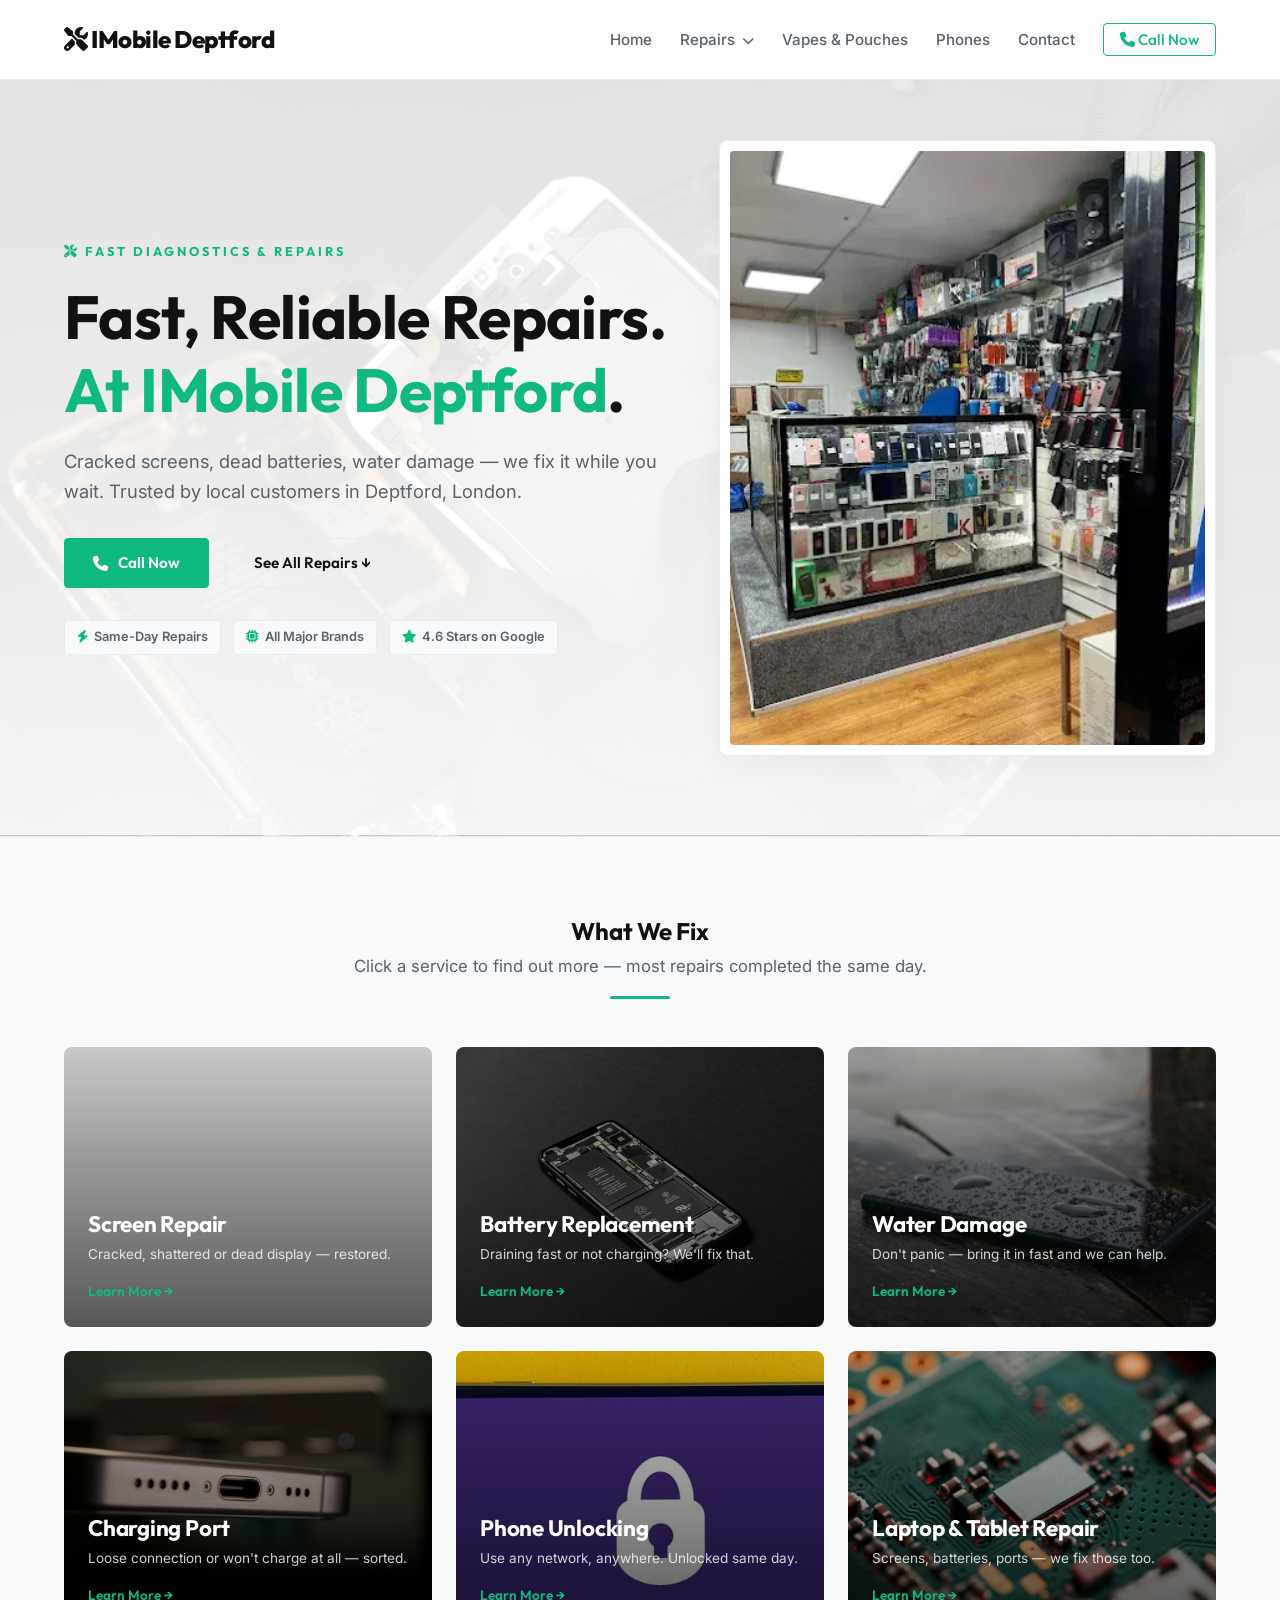
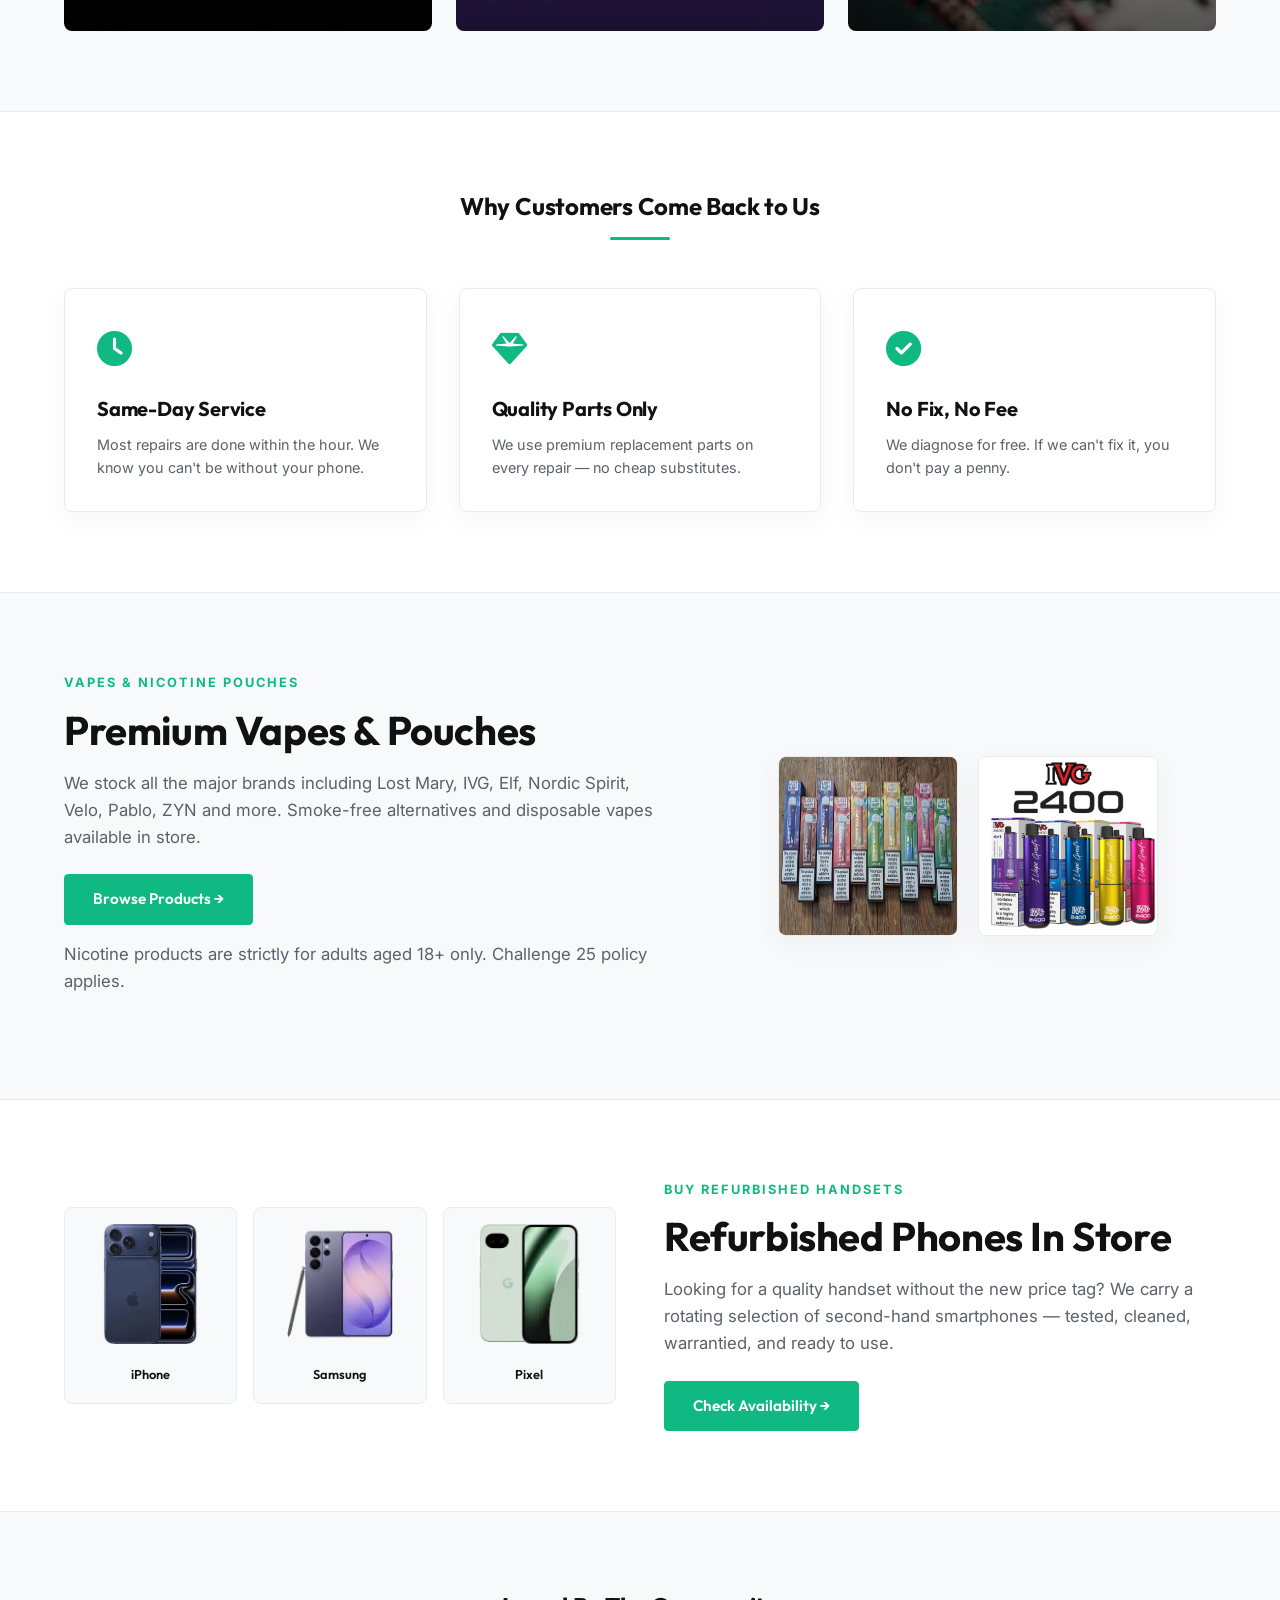
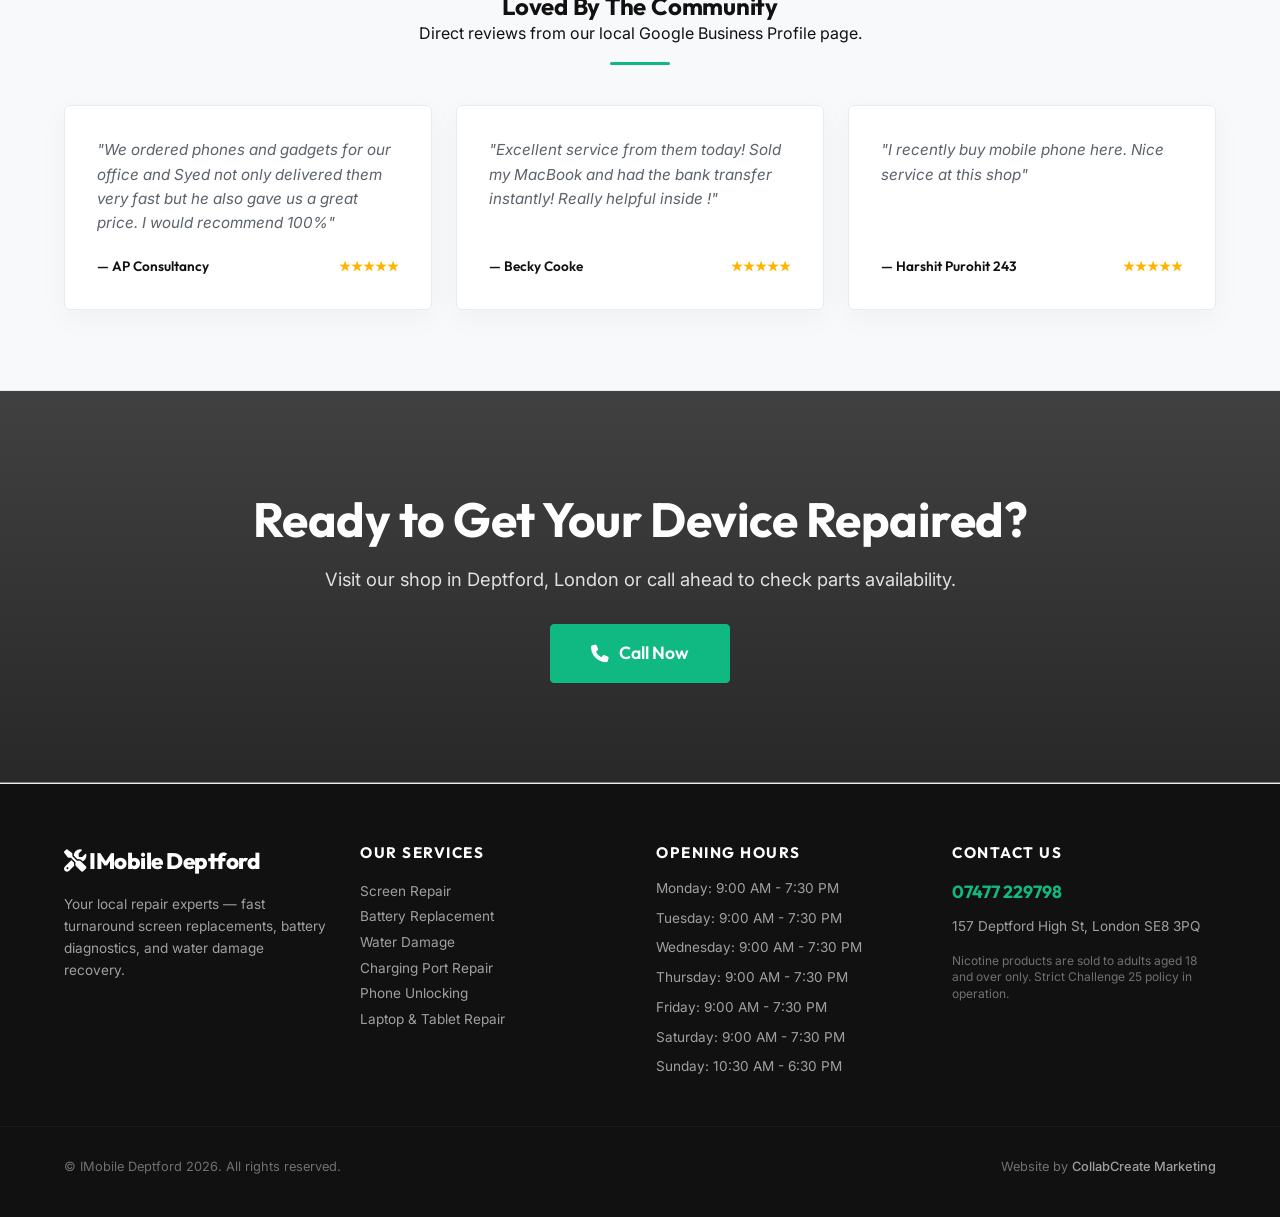
==== commit 9e083238: "Deploy premium responsive outreach site" ====
--- a/index.html
+++ b/index.html
@@ -56,10 +56,10 @@
         <div class="container hero-grid">
             <div class="hero-content reveal">
                 <span class="eyebrow"><i class="fa-solid fa-screwdriver-wrench"></i> Fast Diagnostics &amp; Repairs</span>
-                <h1>Fast, Reliable Repairs. <br>Right Here in <span class="primary-text">IMobile Deptford</span>.</h1>
+                <h1>Fast, Reliable Repairs. <br><span class="primary-text">At IMobile Deptford</span>.</h1>
                 <p class="hero-tagline">Cracked screens, dead batteries, water damage — we fix it while you wait. Trusted by local customers in Deptford, London.</p>
                 <div class="hero-btns">
-                    <a href="tel:07477229798" class="btn btn-primary"><i class="fa-solid fa-phone"></i> Call Now: 07477 229798</a>
+                    <a href="tel:07477229798" class="btn btn-primary"><i class="fa-solid fa-phone"></i> Call Now</a>
                     <a href="#services" class="btn btn-outline">See All Repairs &darr;</a>
                 </div>
                 <div class="walk-ins-tag">
@@ -91,7 +91,7 @@
             <div class="services-grid reveal">
                 <!-- Screen Repair -->
                 <a href="screen-repair.html" class="service-card-link">
-                    <div class="service-card" style="background-image: linear-gradient(rgba(17, 17, 17, 0.45), rgba(17, 17, 17, 0.75)), url('cracked-screen.jpg');">
+                    <div class="service-card" style="background-image: linear-gradient(rgba(0, 0, 0, 0.2), rgba(0, 0, 0, 0.65)), url('cracked-screen.jpg');">
                         <div class="card-content">
                             <h3>Screen Repair</h3>
                             <p>Cracked, shattered or dead display — restored.</p>
@@ -101,7 +101,7 @@
                 </a>
                 <!-- Battery Replacement -->
                 <a href="battery-replacement.html" class="service-card-link">
-                    <div class="service-card" style="background-image: linear-gradient(rgba(17, 17, 17, 0.45), rgba(17, 17, 17, 0.75)), url('battery-repair.jpg');">
+                    <div class="service-card" style="background-image: linear-gradient(rgba(0, 0, 0, 0.2), rgba(0, 0, 0, 0.65)), url('battery-repair.jpg');">
                         <div class="card-content">
                             <h3>Battery Replacement</h3>
                             <p>Draining fast or not charging? We'll fix that.</p>
@@ -111,7 +111,7 @@
                 </a>
                 <!-- Water Damage -->
                 <a href="water-damage.html" class="service-card-link">
-                    <div class="service-card" style="background-image: linear-gradient(rgba(17, 17, 17, 0.45), rgba(17, 17, 17, 0.75)), url('water-damage.jpg');">
+                    <div class="service-card" style="background-image: linear-gradient(rgba(0, 0, 0, 0.2), rgba(0, 0, 0, 0.65)), url('water-damage.jpg');">
                         <div class="card-content">
                             <h3>Water Damage</h3>
                             <p>Don't panic — bring it in fast and we can help.</p>
@@ -121,7 +121,7 @@
                 </a>
                 <!-- Charging Port -->
                 <a href="charging-port.html" class="service-card-link">
-                    <div class="service-card" style="background-image: linear-gradient(rgba(17, 17, 17, 0.45), rgba(17, 17, 17, 0.75)), url('charging-port.jpg');">
+                    <div class="service-card" style="background-image: linear-gradient(rgba(0, 0, 0, 0.2), rgba(0, 0, 0, 0.65)), url('charging-port.jpg');">
                         <div class="card-content">
                             <h3>Charging Port</h3>
                             <p>Loose connection or won't charge at all — sorted.</p>
@@ -131,7 +131,7 @@
                 </a>
                 <!-- Phone Unlocking -->
                 <a href="phone-unlocking.html" class="service-card-link">
-                    <div class="service-card" style="background-image: linear-gradient(rgba(17, 17, 17, 0.45), rgba(17, 17, 17, 0.75)), url('unlock-phone.jpg');">
+                    <div class="service-card" style="background-image: linear-gradient(rgba(0, 0, 0, 0.2), rgba(0, 0, 0, 0.65)), url('unlock-phone.jpg');">
                         <div class="card-content">
                             <h3>Phone Unlocking</h3>
                             <p>Use any network, anywhere. Unlocked same day.</p>
@@ -141,7 +141,7 @@
                 </a>
                 <!-- Laptop & Tablet Repair -->
                 <a href="laptop-tablet.html" class="service-card-link">
-                    <div class="service-card" style="background-image: linear-gradient(rgba(17, 17, 17, 0.45), rgba(17, 17, 17, 0.75)), url('circuit-board.jpg');">
+                    <div class="service-card" style="background-image: linear-gradient(rgba(0, 0, 0, 0.2), rgba(0, 0, 0, 0.65)), url('circuit-board.jpg');">
                         <div class="card-content">
                             <h3>Laptop &amp; Tablet Repair</h3>
                             <p>Screens, batteries, ports — we fix those too.</p>
@@ -258,7 +258,7 @@
         <div class="container">
             <h2>Ready to Get Your Device Repaired?</h2>
             <p>Visit our shop in Deptford, London or call ahead to check parts availability.</p>
-            <a href="tel:07477229798" class="btn btn-primary btn-large"><i class="fa-solid fa-phone"></i> Call 07477 229798</a>
+            <a href="tel:07477229798" class="btn btn-primary btn-large"><i class="fa-solid fa-phone"></i> Call Now</a>
         </div>
     </section>
 
--- a/styles.css
+++ b/styles.css
@@ -413,25 +413,9 @@
     transition: transform 0.3s ease, box-shadow 0.3s ease;
 }
 
-.service-card::after {
-    content: '';
-    position: absolute;
-    top: 0;
-    left: 0;
-    width: 100%;
-    height: 100%;
-    background: linear-gradient(to top, rgba(17, 17, 17, 0.95) 0%, rgba(17, 17, 17, 0.4) 60%, rgba(17, 17, 17, 0.1) 100%);
-    z-index: 1;
-    transition: background 0.3s ease;
-}
-
 .service-card:hover {
     transform: translateY(-4px);
     box-shadow: 0 12px 30px rgba(0, 0, 0, 0.15);
-}
-
-.service-card:hover::after {
-    background: linear-gradient(to top, rgba(17, 17, 17, 0.98) 0%, rgba(17, 17, 17, 0.5) 60%, rgba(17, 17, 17, 0.2) 100%);
 }
 
 .card-content {
@@ -677,12 +661,14 @@
     font-size: 3.5rem;
     color: #ffffff;
     margin-bottom: 16px;
+    text-shadow: 0 2px 10px rgba(0, 0, 0, 0.85), 0 1px 3px rgba(0, 0, 0, 0.9);
 }
 
 .service-hero p {
     font-size: 1.2rem;
     color: rgba(255, 255, 255, 0.85);
     margin-bottom: 28px;
+    text-shadow: 0 2px 10px rgba(0, 0, 0, 0.85), 0 1px 3px rgba(0, 0, 0, 0.9);
 }
 
 .details-grid {
@@ -862,10 +848,17 @@
 }
 
 .pouches-grid {
-    display: grid;
-    grid-template-columns: repeat(5, 1fr);
+    display: flex;
+    flex-wrap: wrap;
+    justify-content: center;
     gap: 20px;
     margin-top: 48px;
+}
+
+.brand-card {
+    flex: 1 1 calc(20% - 16px);
+    min-width: 180px;
+    max-width: 220px;
 }
 
 .vapes-grid-two {
@@ -1203,14 +1196,14 @@
     .hero-btns { justify-content: center; }
     .walk-ins-tag { justify-content: center; }
     .hero-image-wrapper { max-width: 450px; margin: 0 auto; }
-    .services-grid { grid-template-columns: repeat(2, 1fr); }
+    .services-grid { grid-template-columns: 1fr; }
     .why-us-grid { grid-template-columns: 1fr; gap: 20px; }
     .vapes-teaser-grid, .phones-teaser-grid, .contact-grid-page, .details-grid { grid-template-columns: 1fr; text-align: center; }
     .vape-brand-anchors { justify-content: center; }
     .phone-anchors-grid { max-width: 500px; margin: 0 auto; }
     .reviews-grid, .related-grid, .phones-grid { grid-template-columns: 1fr; }
     .footer-grid { grid-template-columns: repeat(2, 1fr); }
-    .pouches-grid { grid-template-columns: repeat(3, 1fr); }
+    .brand-card { flex: 1 1 calc(33.33% - 16px); min-width: 180px; max-width: 220px; }
     .exterior-img-style { max-height: 300px; }
 }
 
@@ -1247,19 +1240,41 @@
         background-color: var(--bg-alternate);
         border-radius: 6px;
     }
+    .dropdown {
+        width: 100%;
+        text-align: center;
+    }
+    .dropdown-trigger {
+        display: block;
+        width: 100%;
+        text-align: center;
+    }
     .dropdown-menu.active {
         display: block !important;
+    }
+    .dropdown-menu li {
+        width: 100%;
+        text-align: center;
+    }
+    .dropdown-menu li a {
+        text-align: center !important;
+        padding: 12px 20px;
     }
     .dropdown:hover .dropdown-menu { display: none; } /* disable hover on mobile */
     .dropdown.active .dropdown-menu { display: block; }
     .footer-grid { grid-template-columns: 1fr; text-align: center; }
     .footer-hours ul { align-items: center; }
     .footer-bottom { flex-direction: column; text-align: center; }
-    .pouches-grid { grid-template-columns: repeat(2, 1fr); }
+    .brand-card { flex: 1 1 calc(50% - 16px); min-width: 140px; max-width: 180px; }
+    
+    /* Hide details-image on mobile to prevent random/duplicate images before gallery */
+    .details-image {
+        display: none !important;
+    }
     
     /* Phone Unlocking Hero Position Adjust (Checklist Issue 4) */
     .phone-unlock-hero {
-        background-position: center 25% !important;
+        background-position: center 20% !important;
     }
     
     /* Expand buttons on mobile */
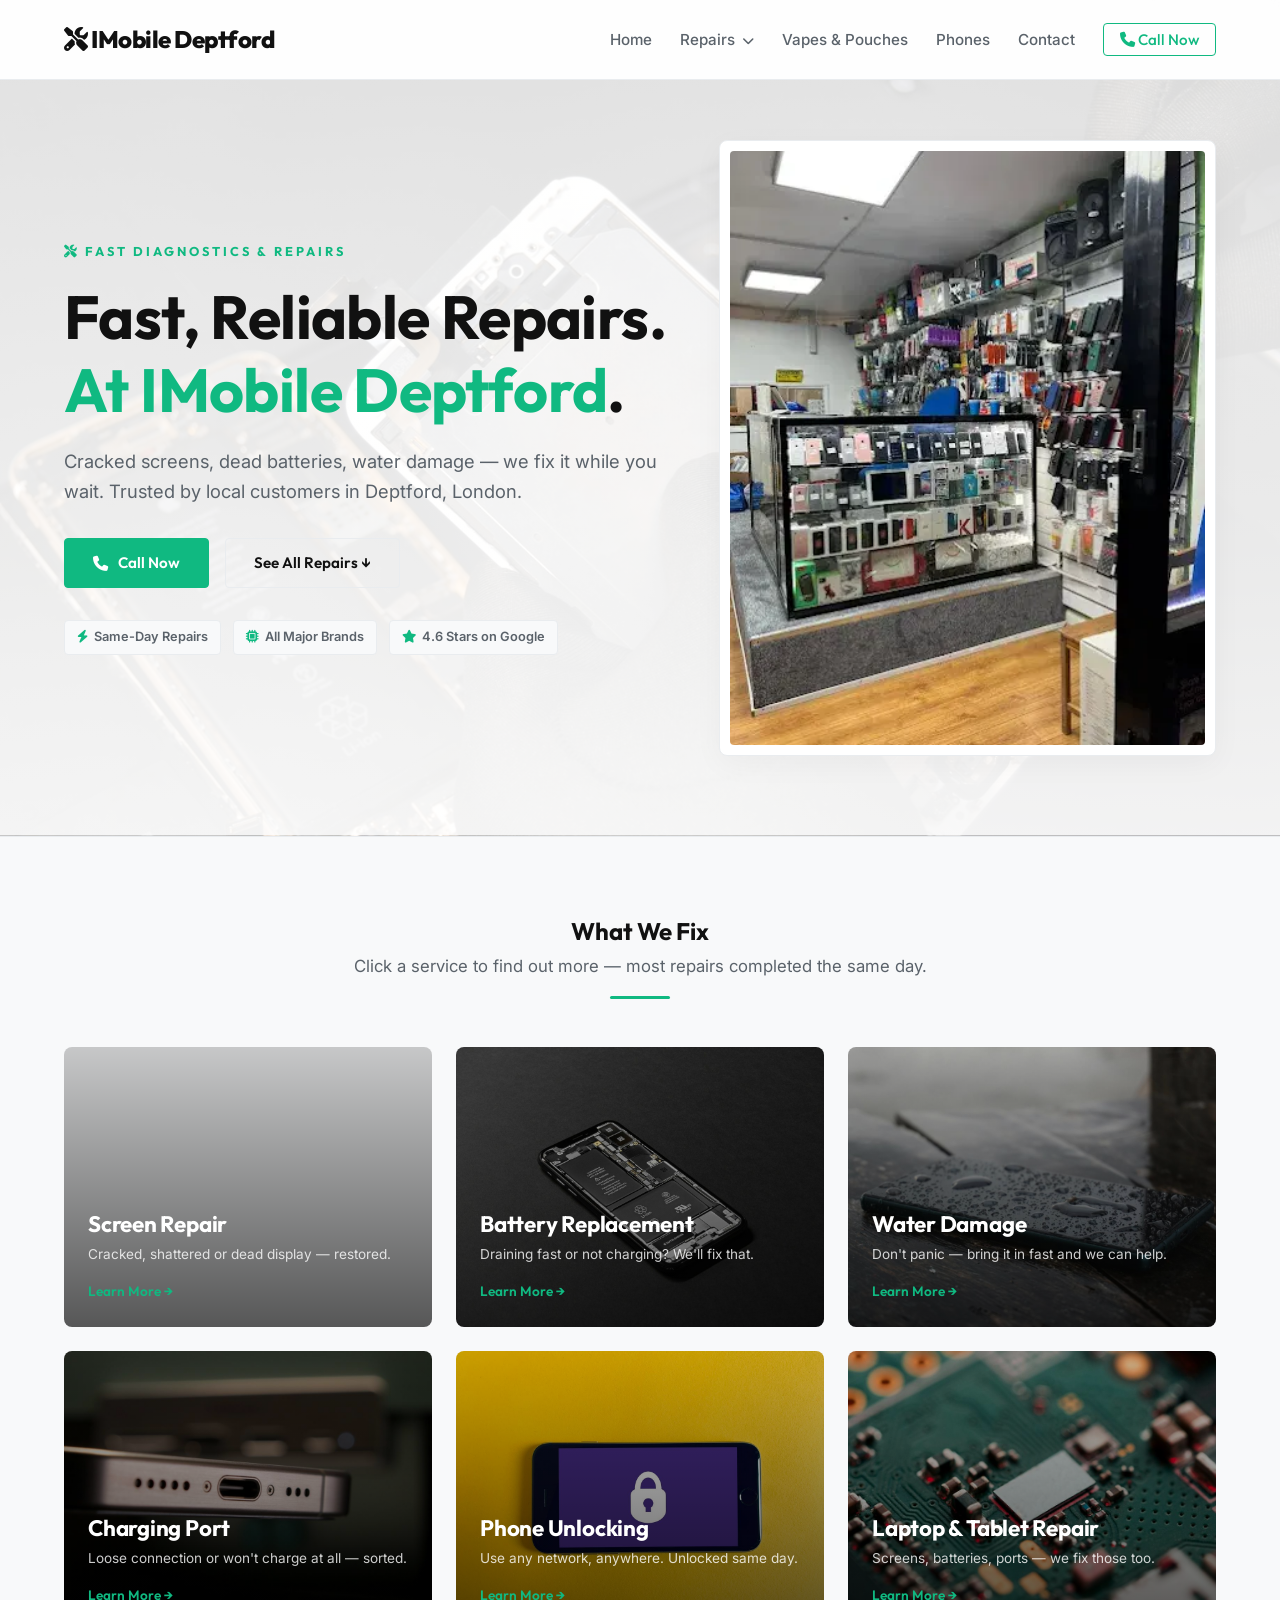
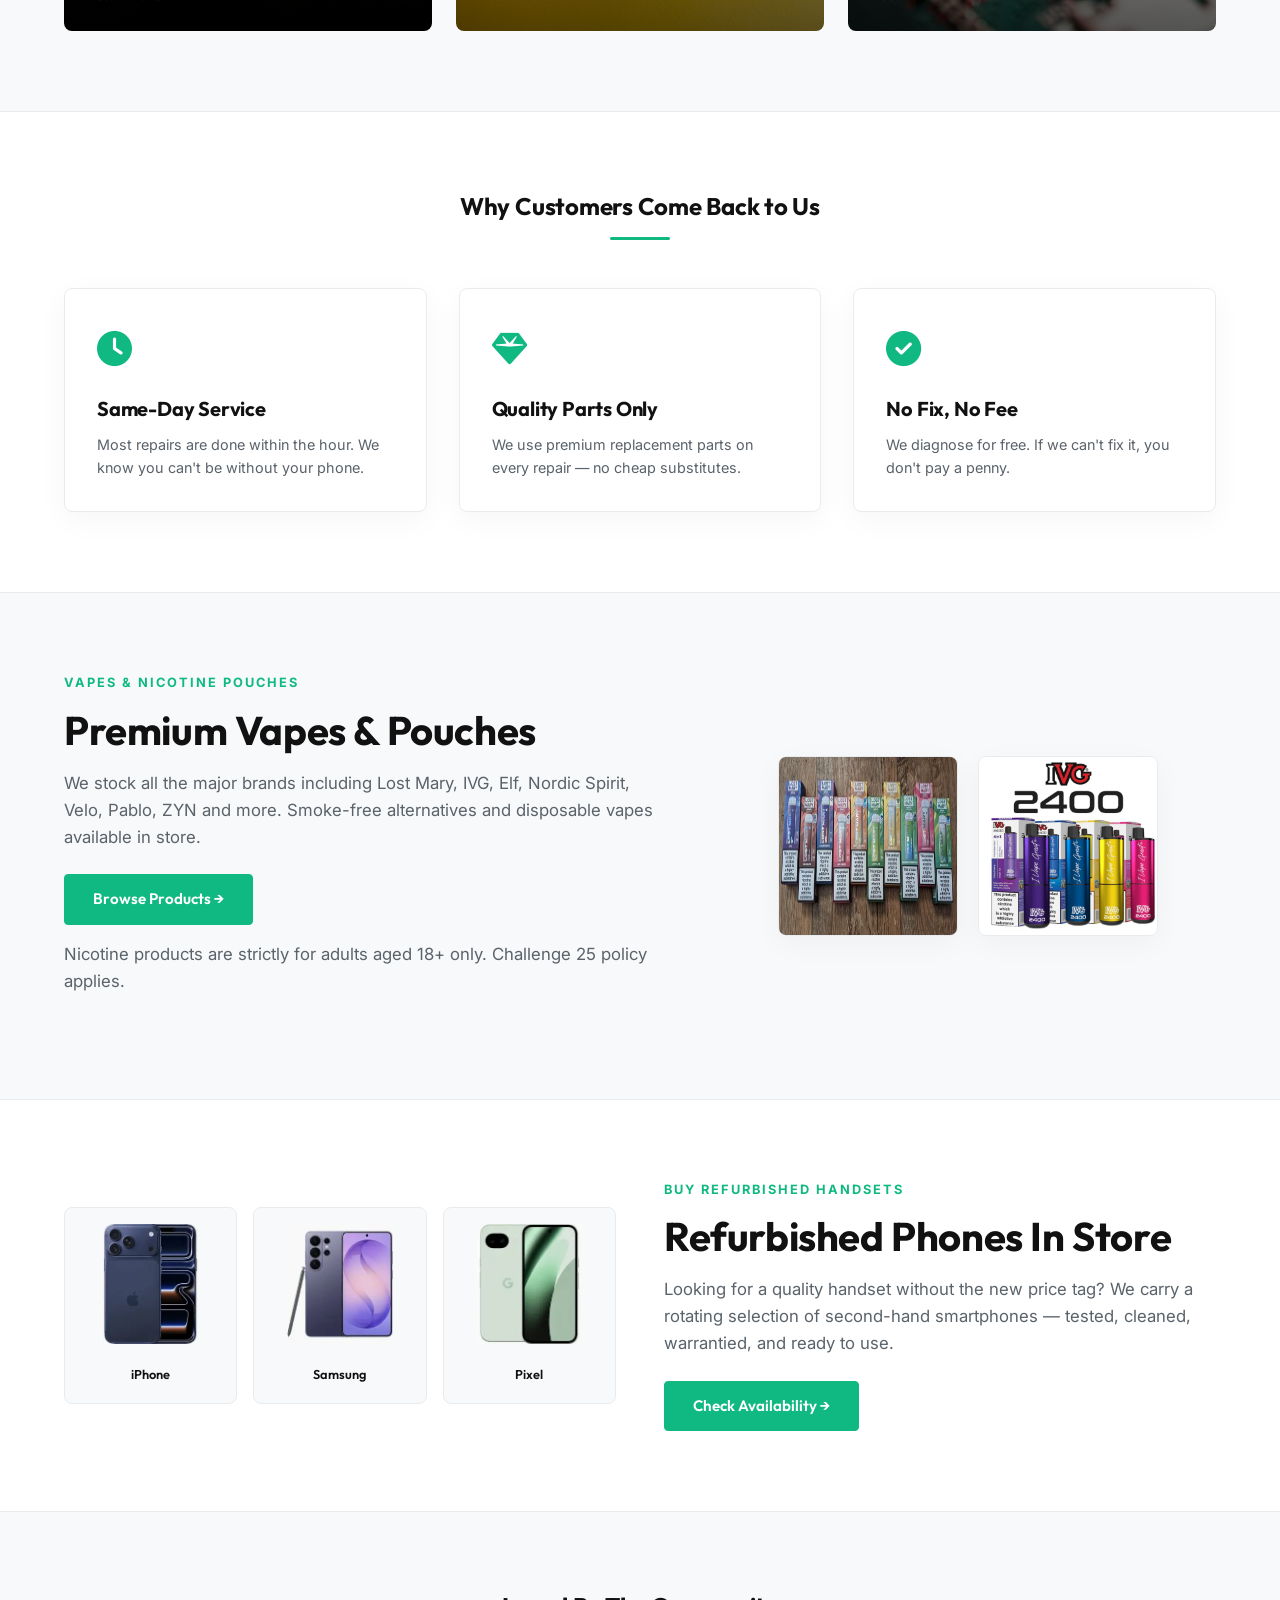
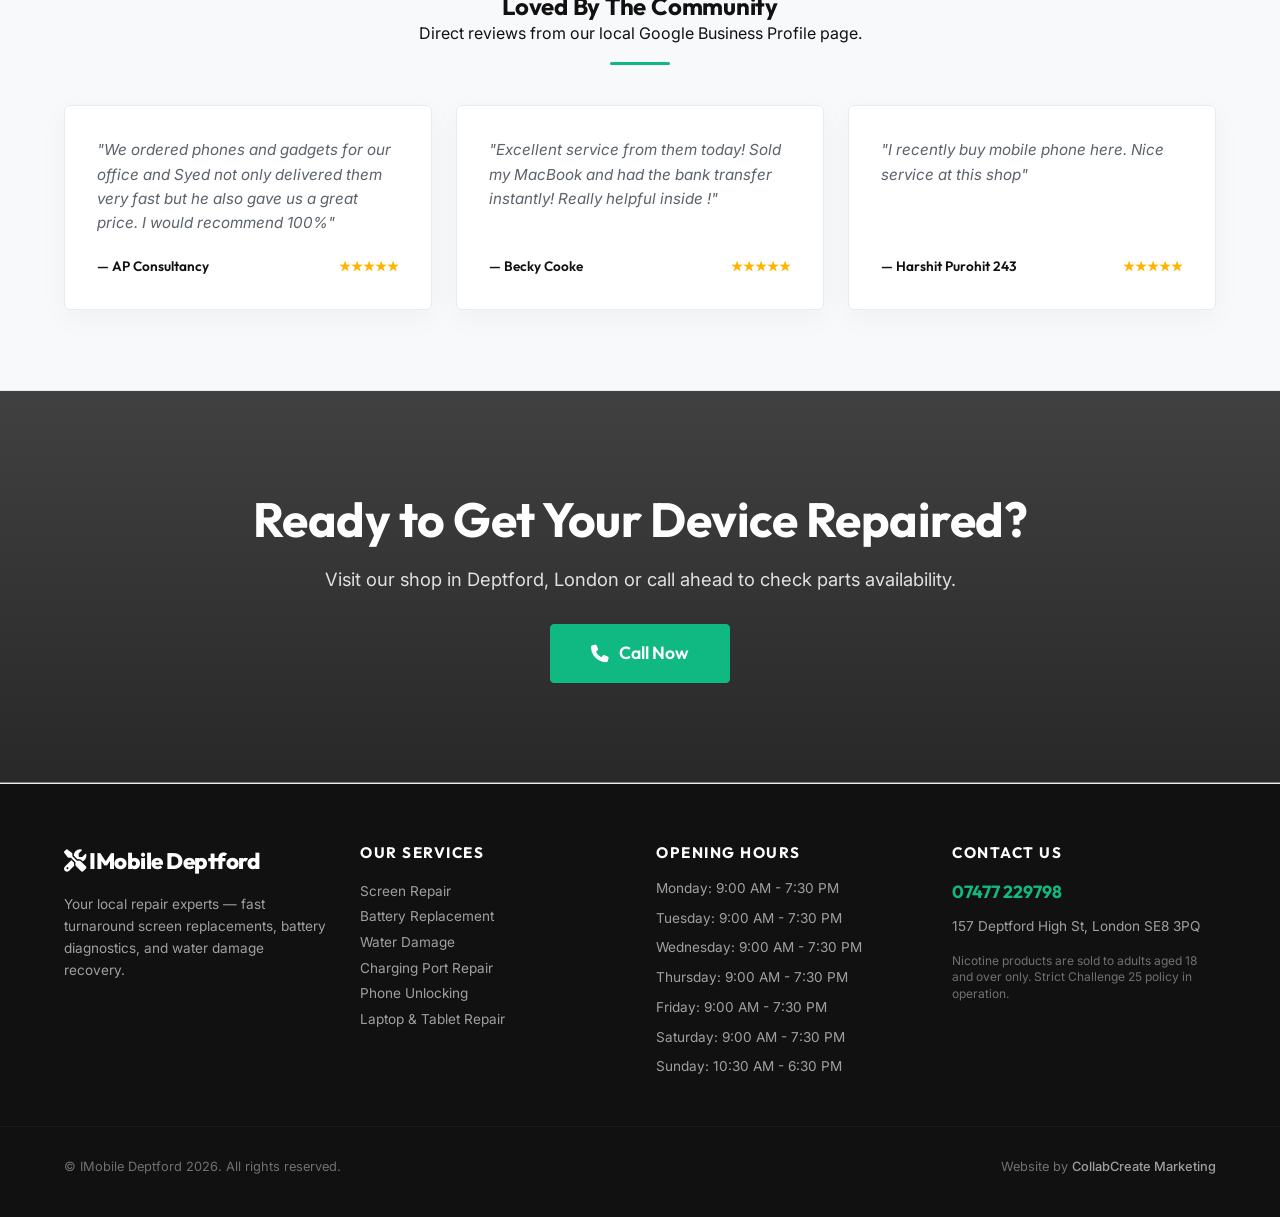
==== commit 3c74f3ac: "Deploy premium responsive outreach site" ====
--- a/index.html
+++ b/index.html
@@ -45,6 +45,7 @@
                 <li><a href="vapes-pouches.html">Vapes &amp; Pouches</a></li>
                 <li><a href="phones-in-store.html">Phones</a></li>
                 <li><a href="contact.html">Contact</a></li>
+                
                 <li><a href="tel:07477229798" class="btn-nav-cta"><i class="fa-solid fa-phone"></i> Call Now</a></li>
             </ul>
             <div class="hamburger" id="hamburger"><i class="fa-solid fa-bars"></i></div>
@@ -274,6 +275,7 @@
             <div class="footer-brand">
                 <a href="index.html" class="footer-logo"><i class="fa-solid fa-screwdriver-wrench"></i> IMobile Deptford</a>
                 <p style="margin-top: 15px; font-size: 0.85rem; line-height: 1.6; color: rgba(255, 255, 255, 0.6);">Your local repair experts — fast turnaround screen replacements, battery diagnostics, and water damage recovery.</p>
+                
             </div>
             <div class="footer-links">
                 <h4>Our Services</h4>
--- a/styles.css
+++ b/styles.css
@@ -655,6 +655,13 @@
     background-size: cover;
     background-position: center;
     color: #ffffff;
+}
+
+.phone-unlock-hero {
+    background-size: contain !important;
+    background-repeat: no-repeat !important;
+    background-position: right 10% center !important;
+    background-color: #0a0a0a !important;
 }
 
 .service-hero h1 {
@@ -1274,7 +1281,8 @@
     
     /* Phone Unlocking Hero Position Adjust (Checklist Issue 4) */
     .phone-unlock-hero {
-        background-position: center 20% !important;
+        background-size: cover !important;
+        background-position: center 25% !important;
     }
     
     /* Expand buttons on mobile */
